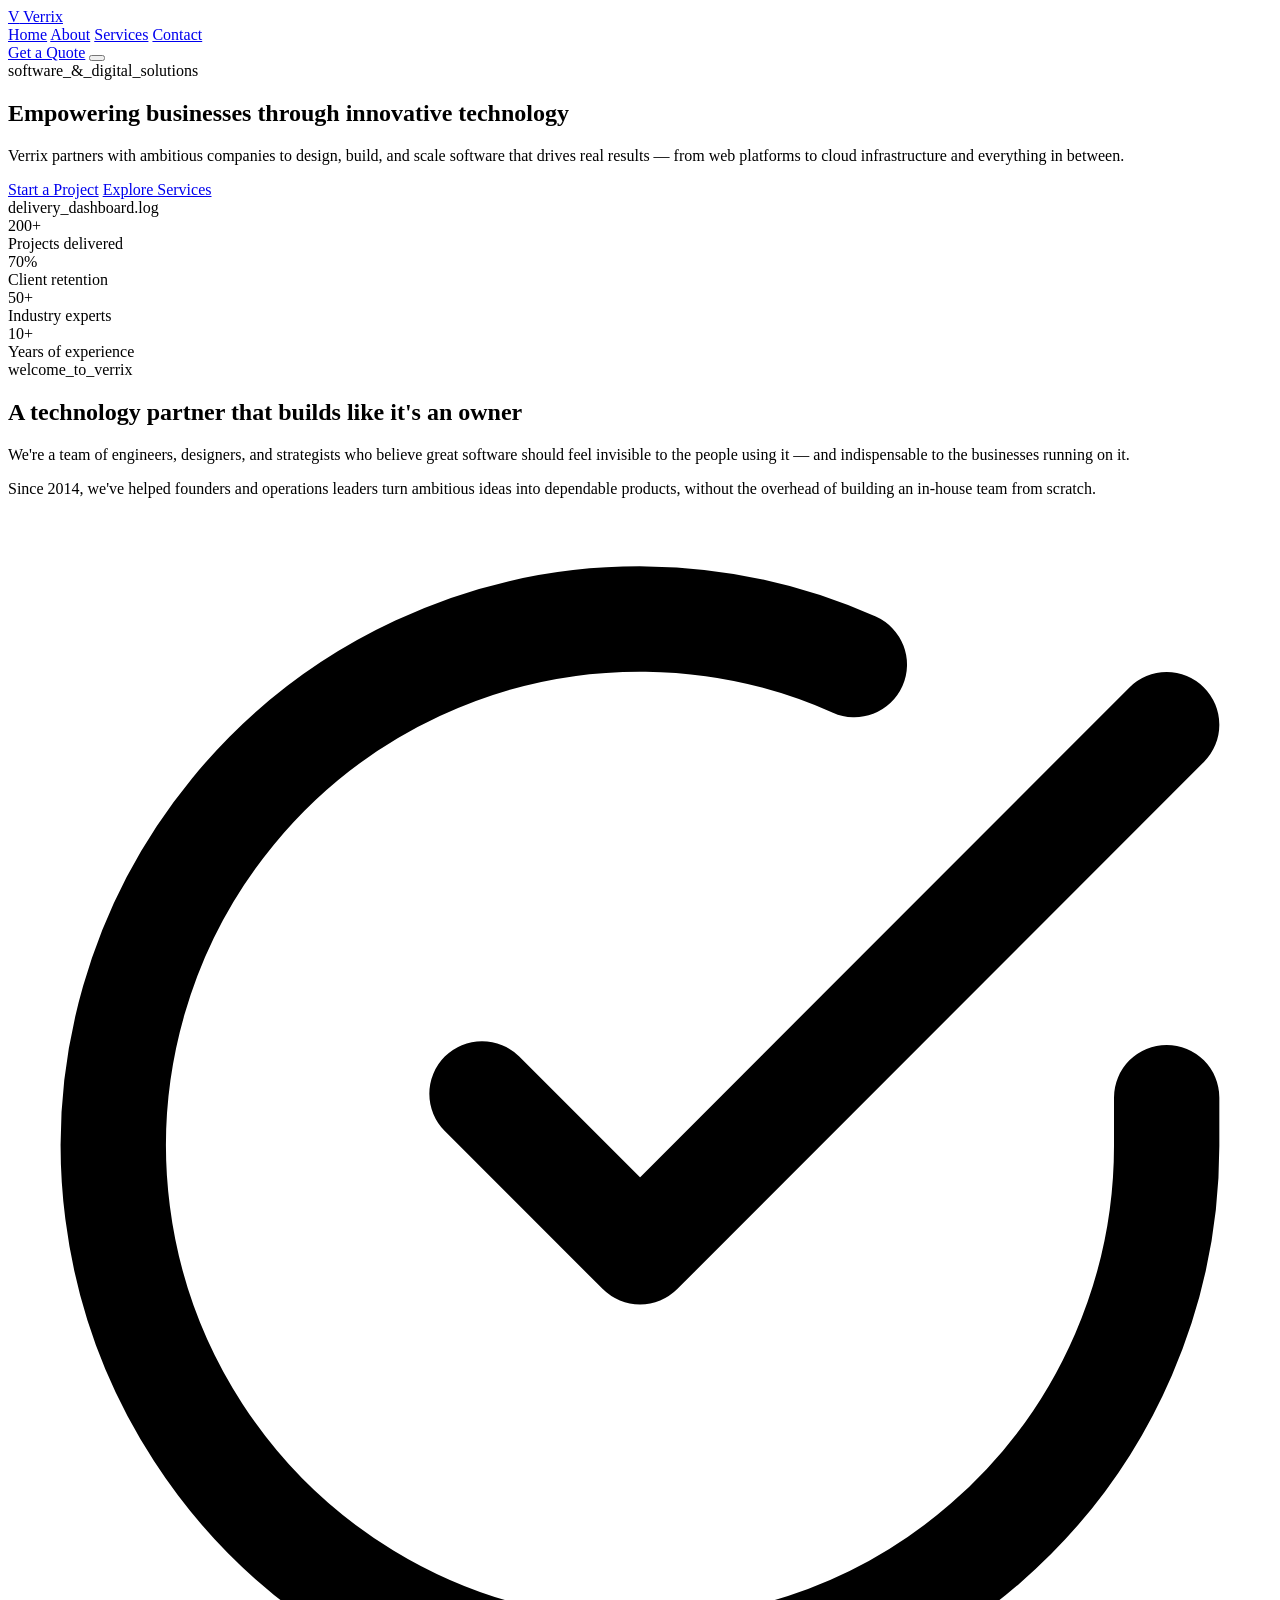
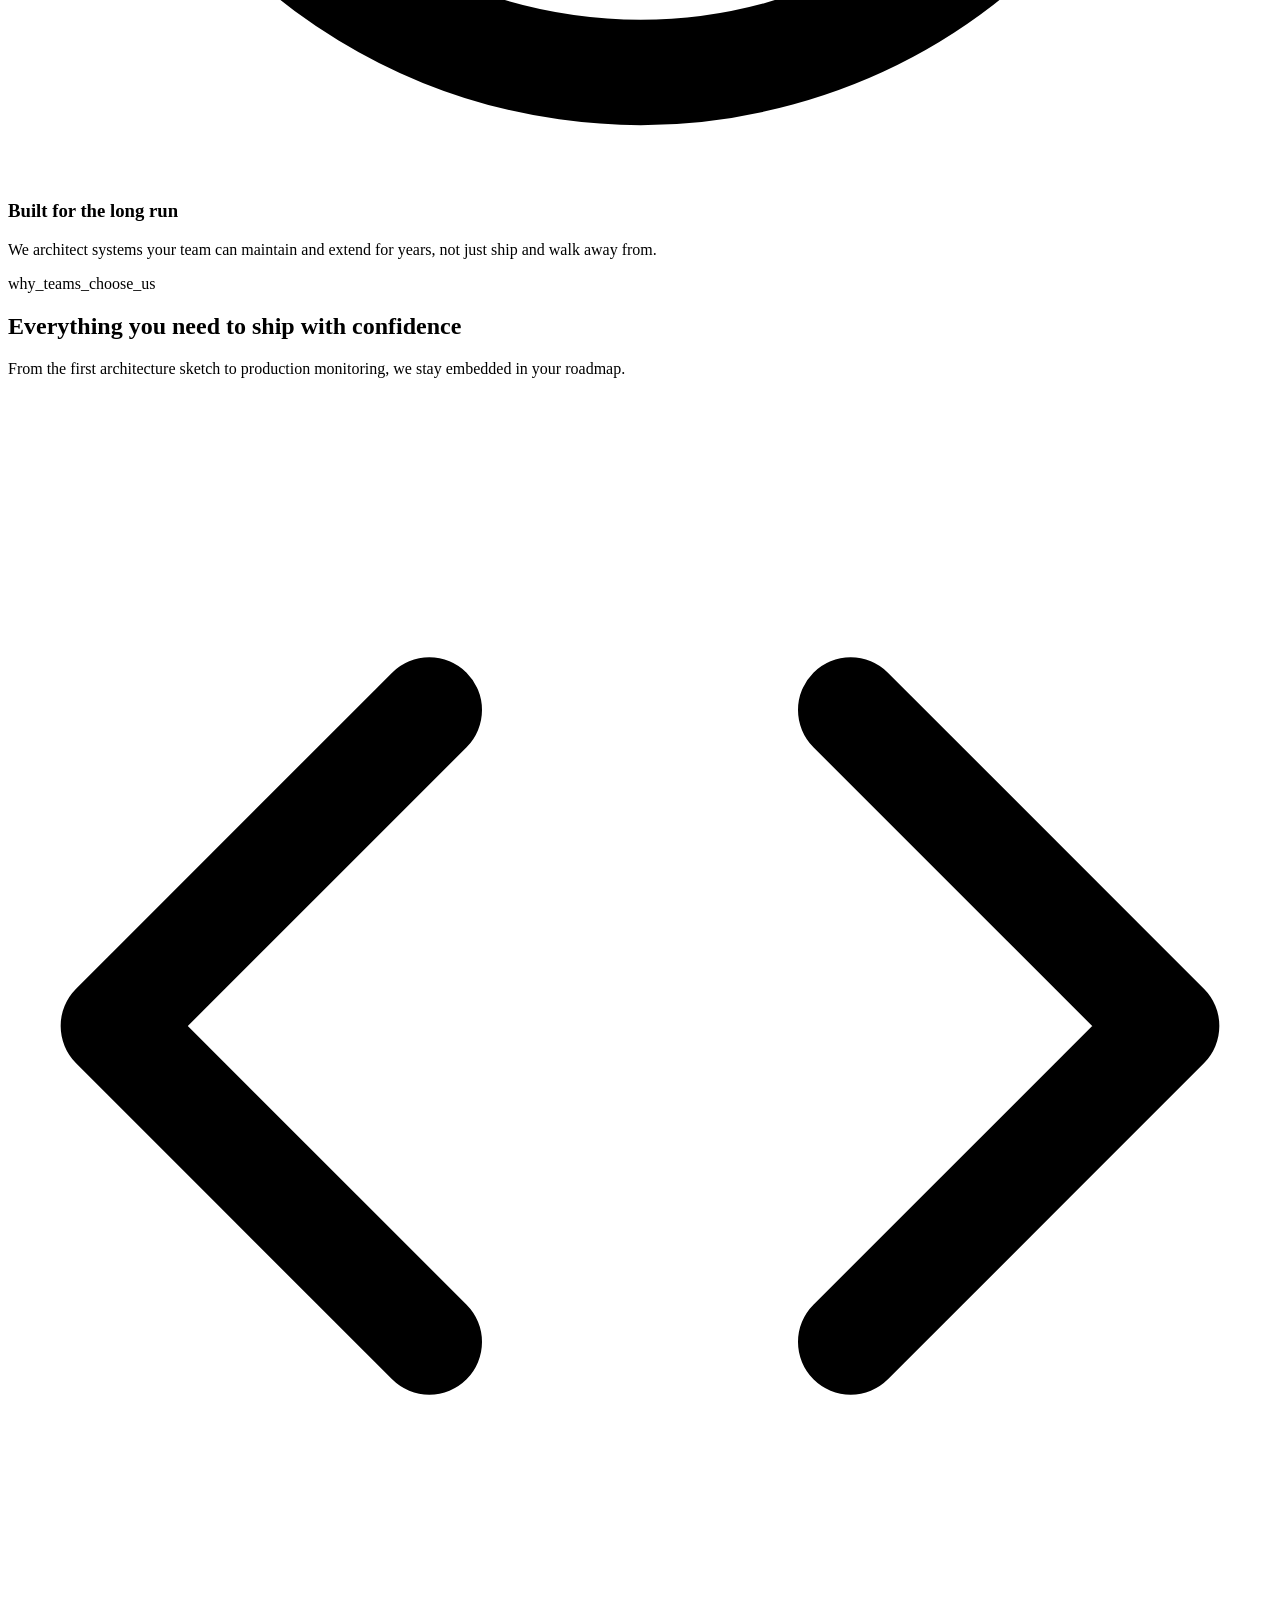
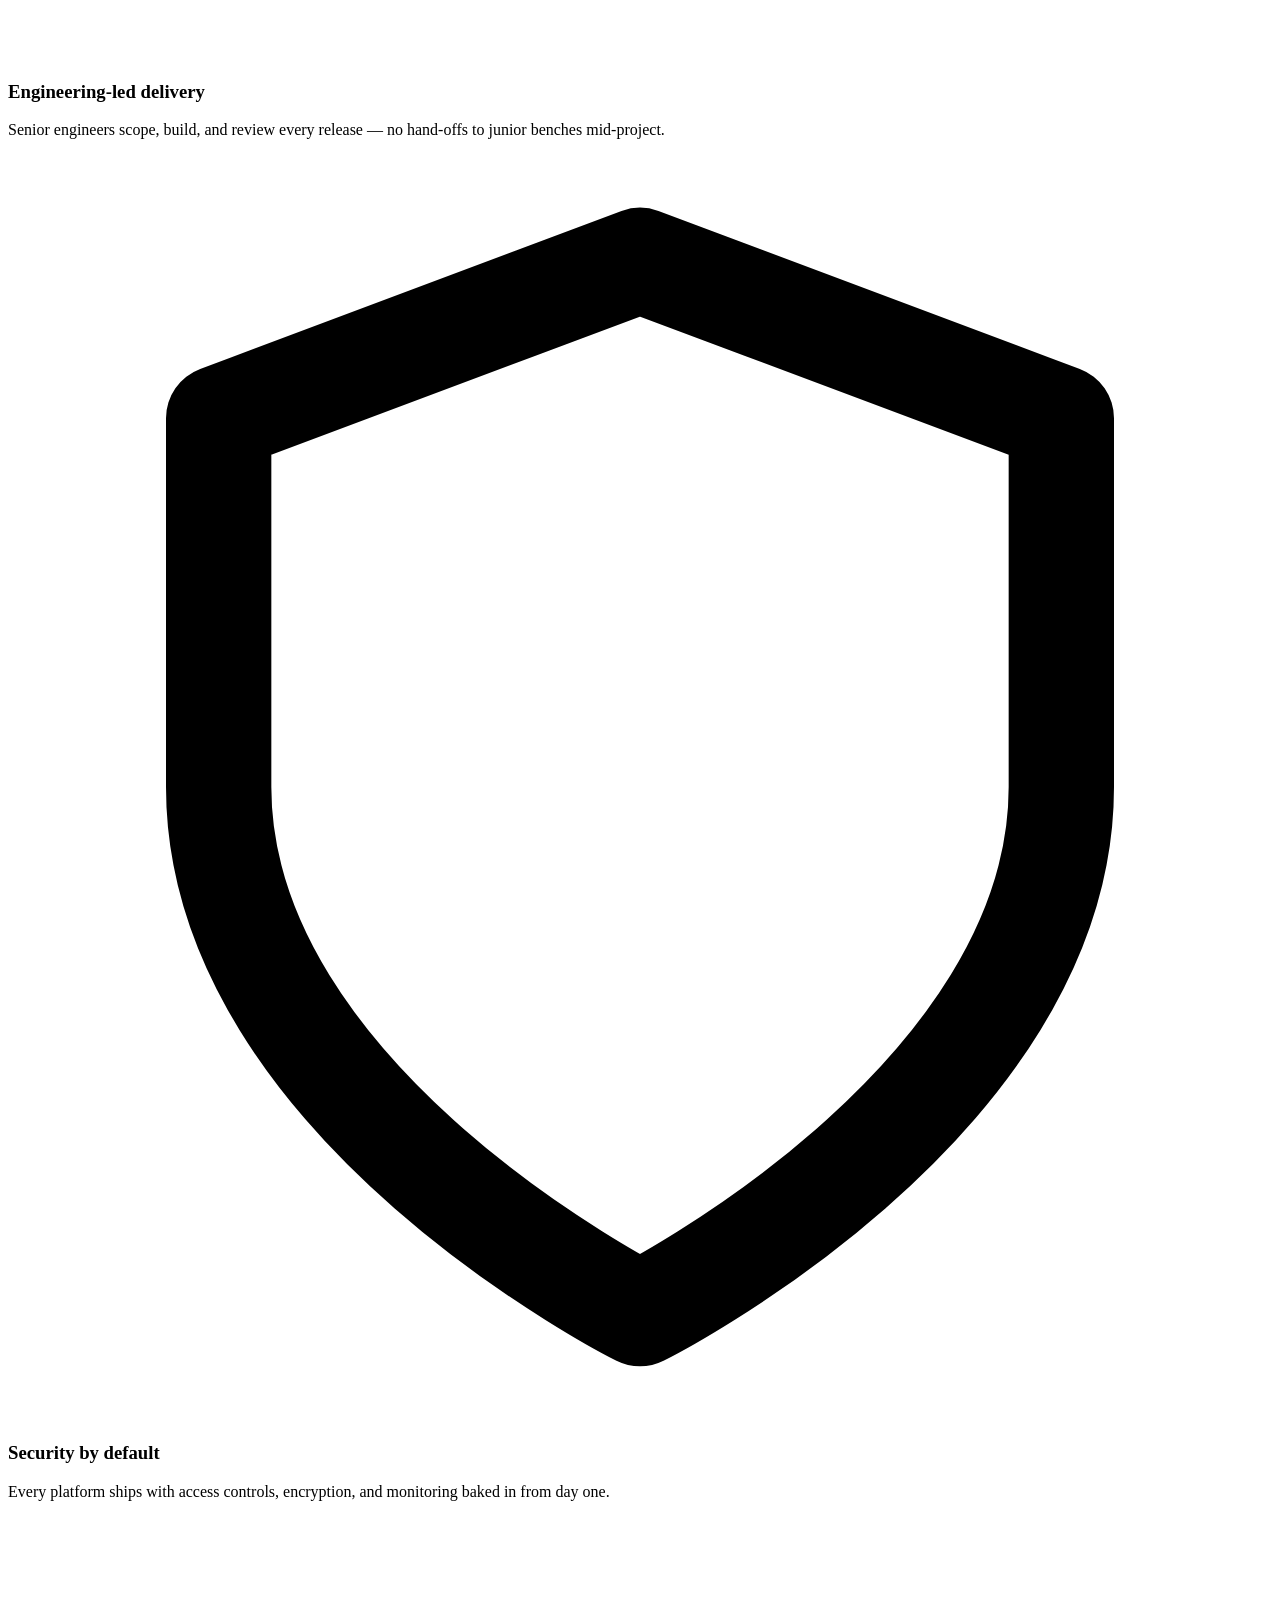
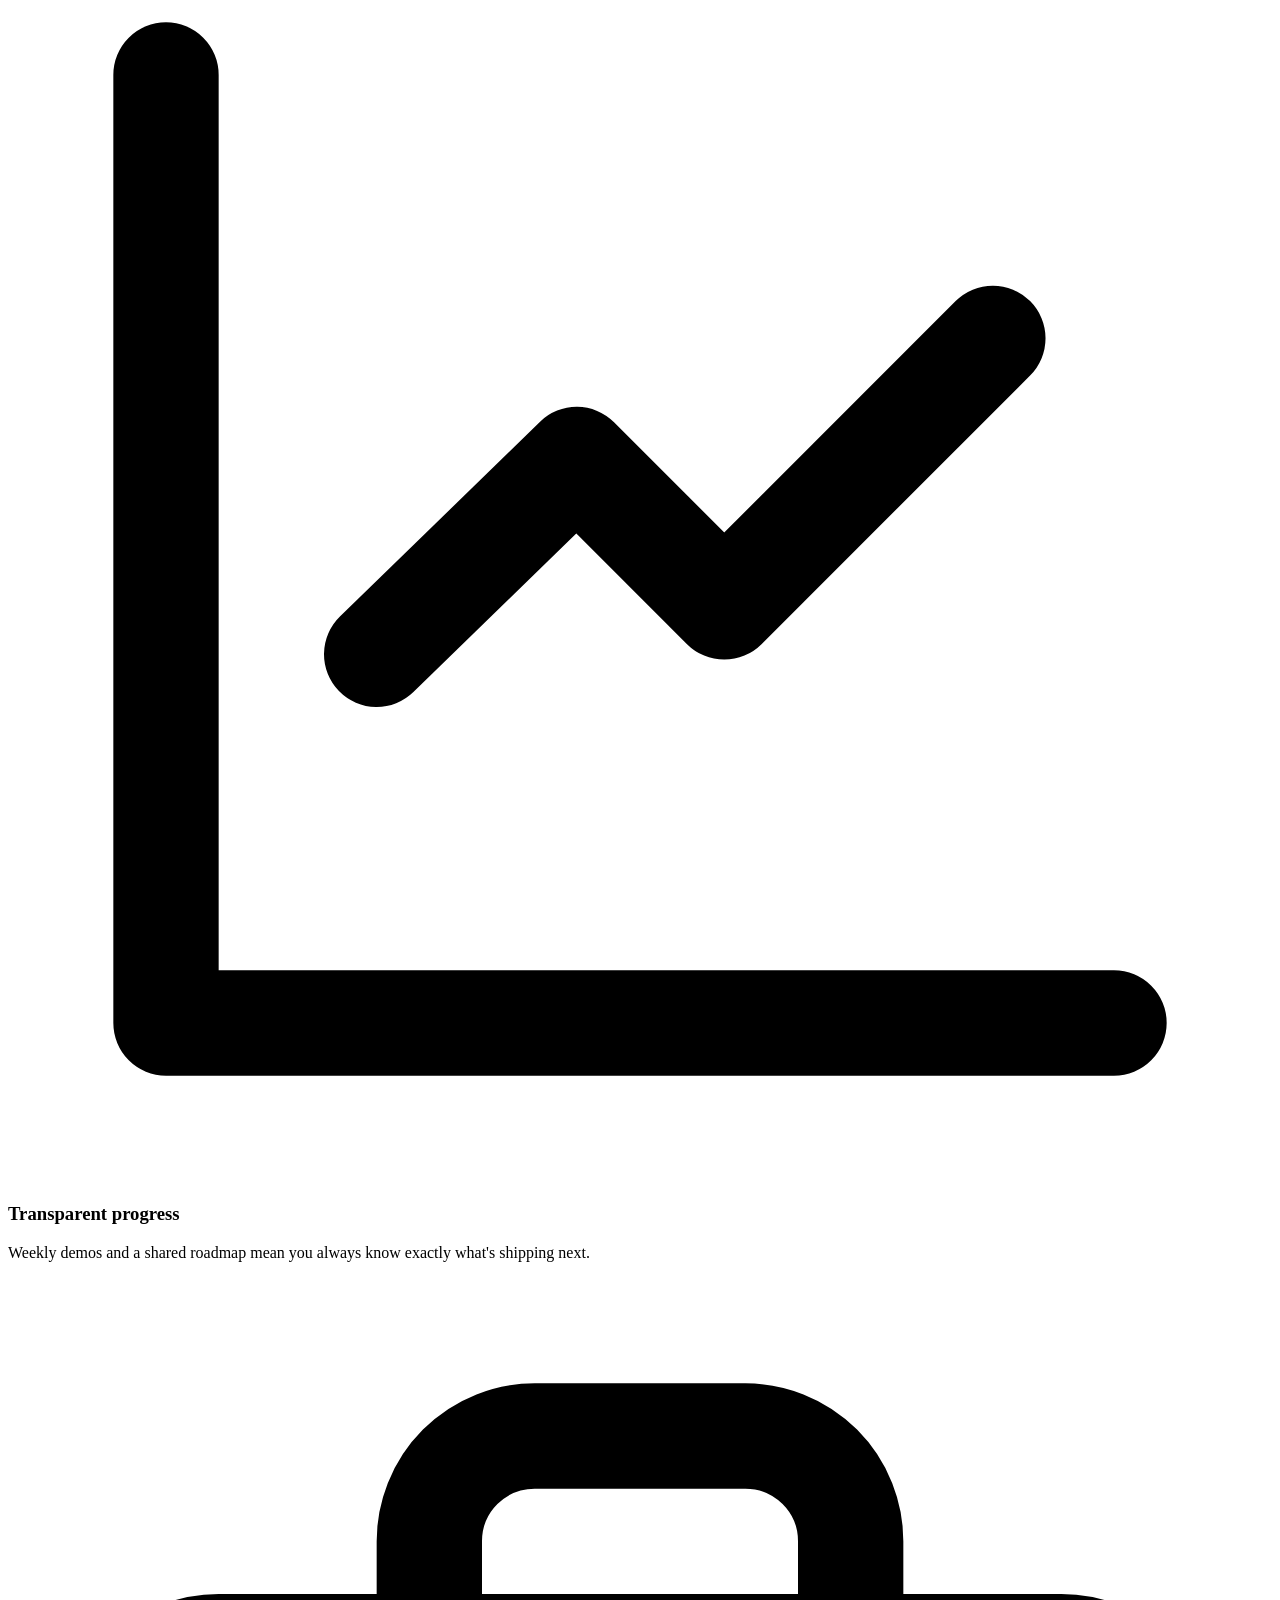
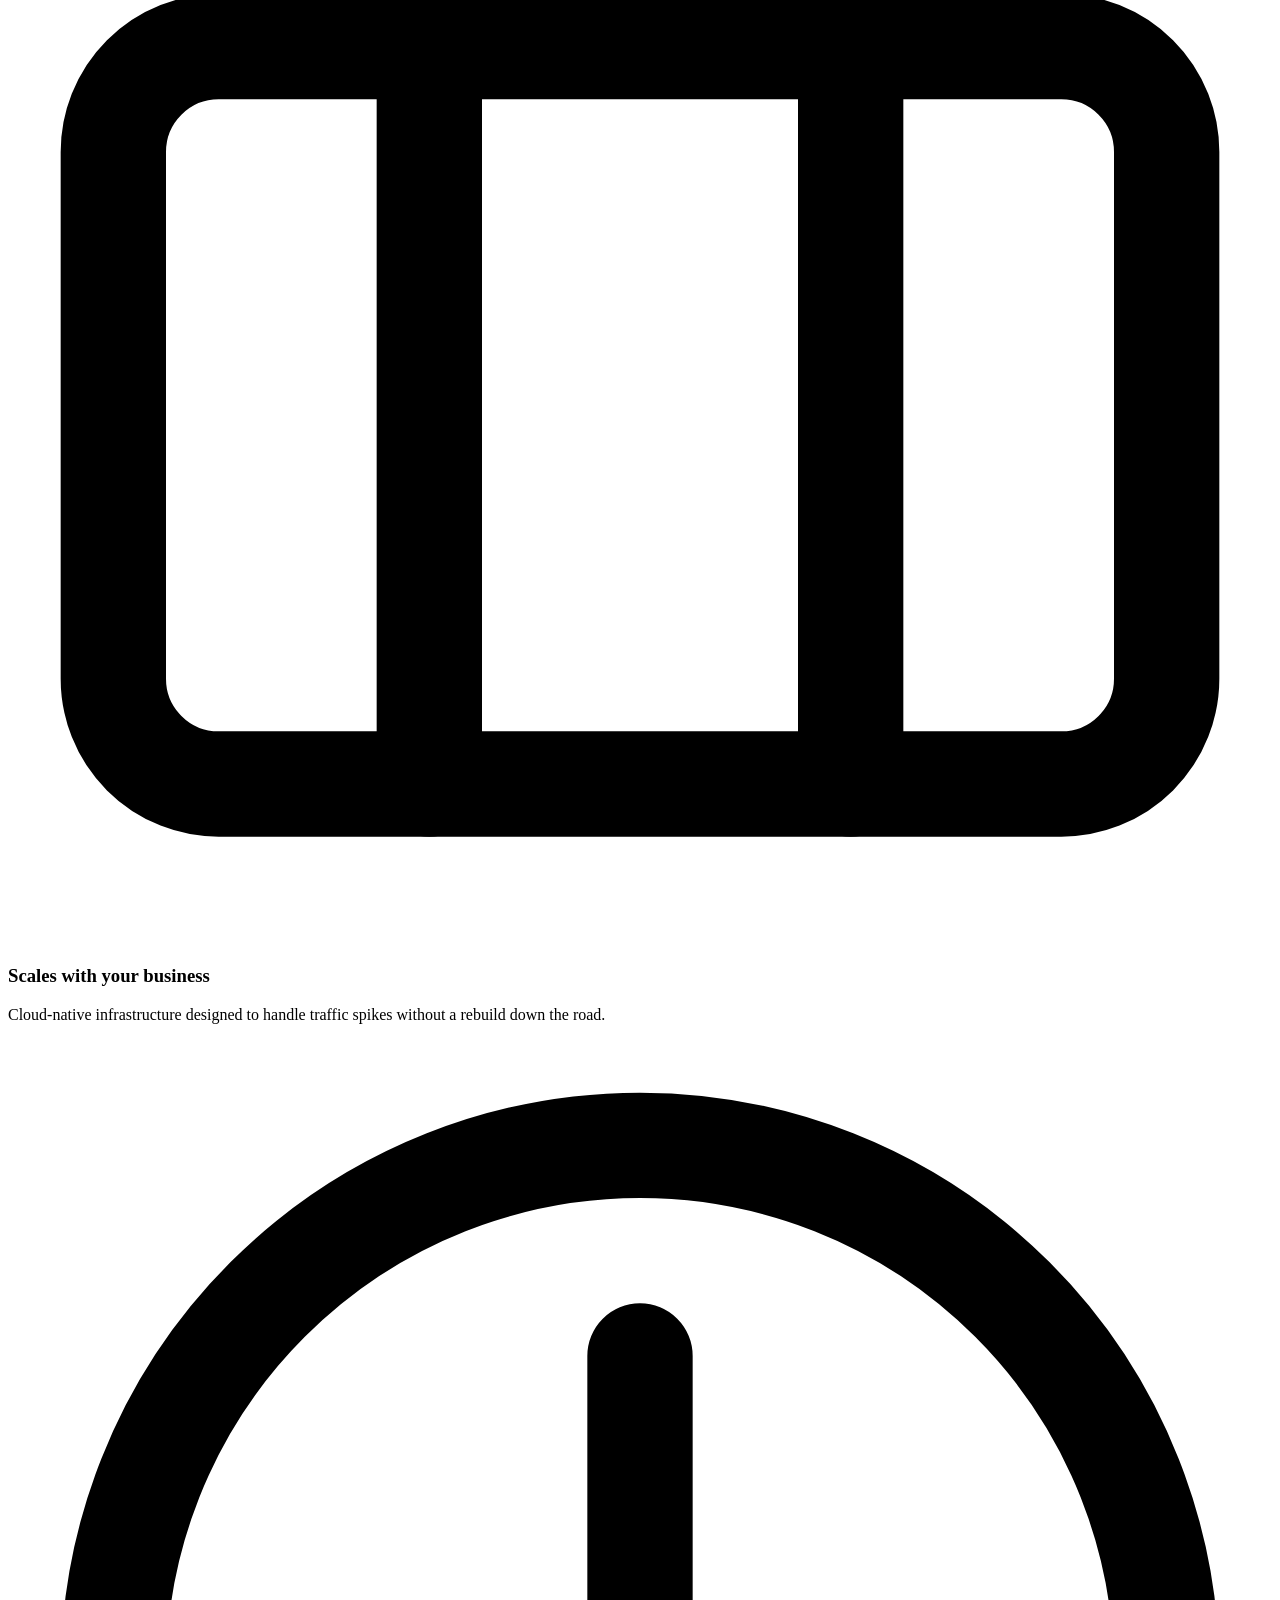
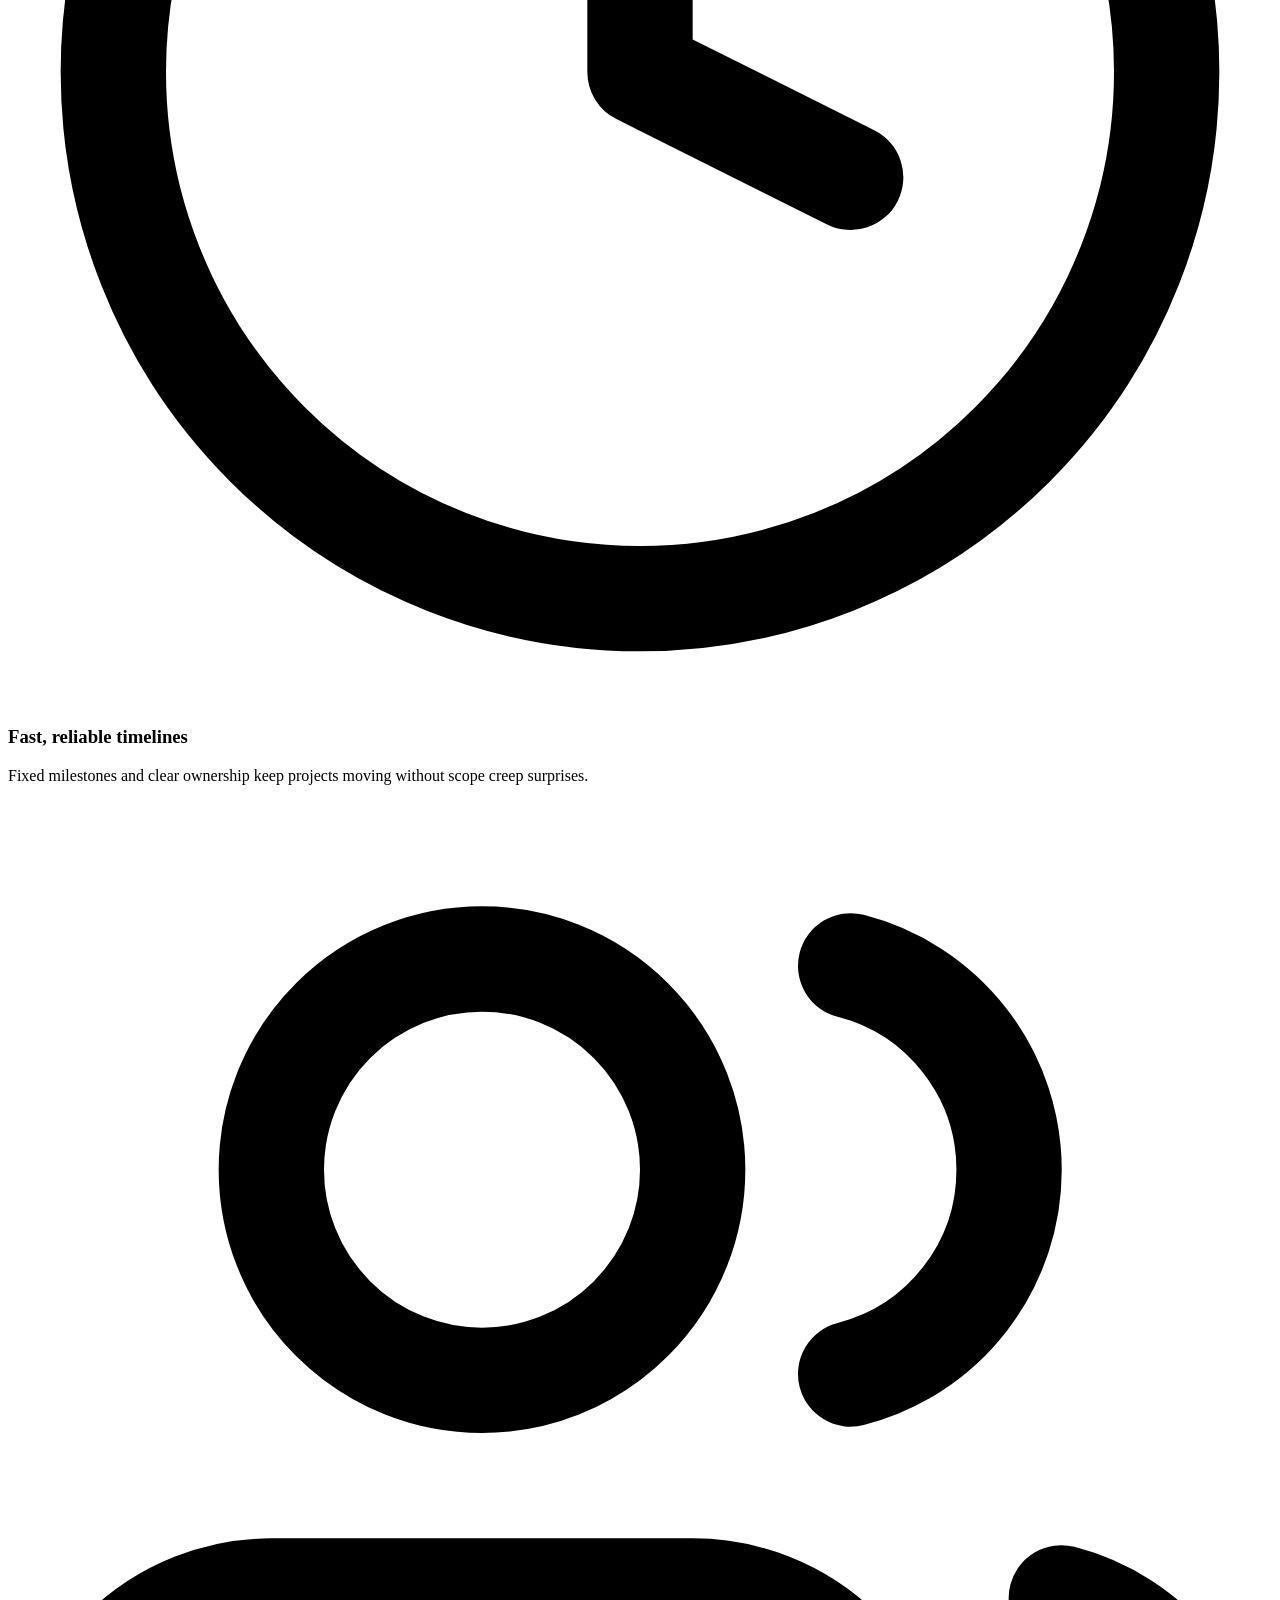
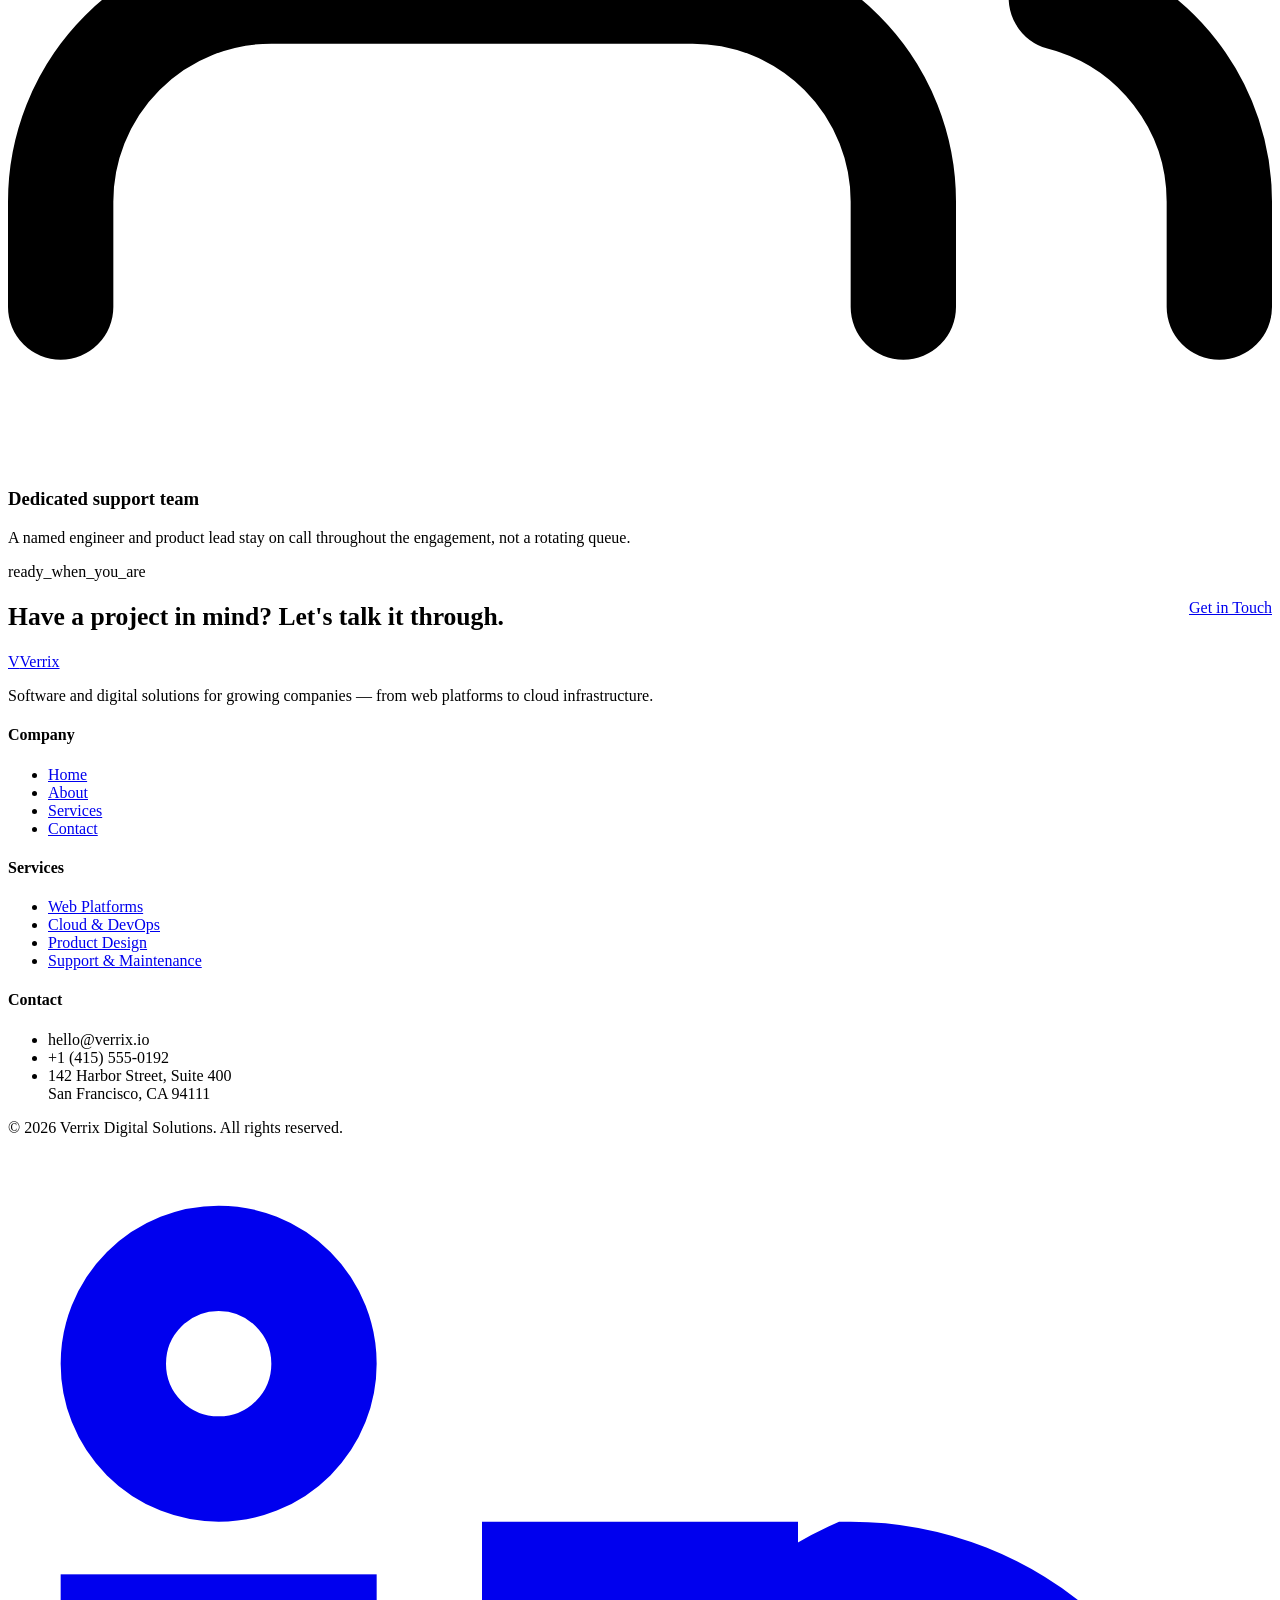
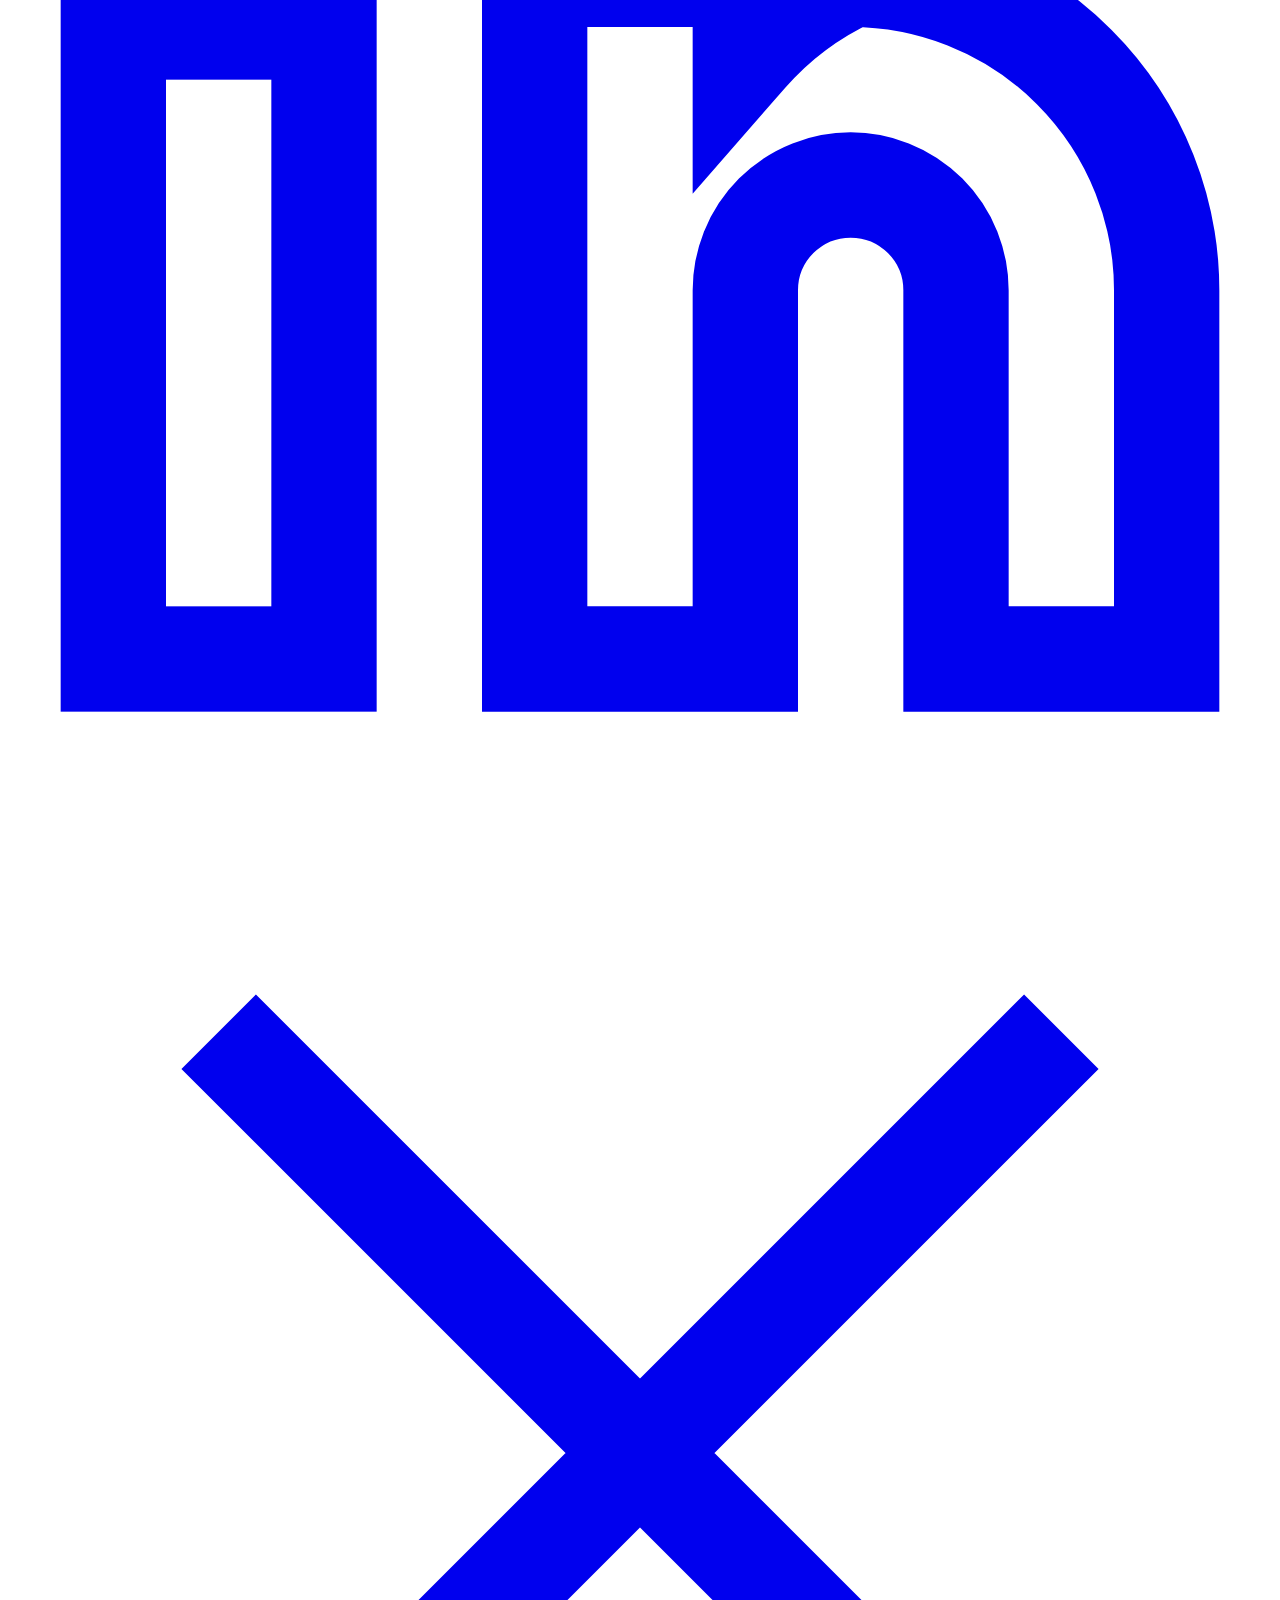
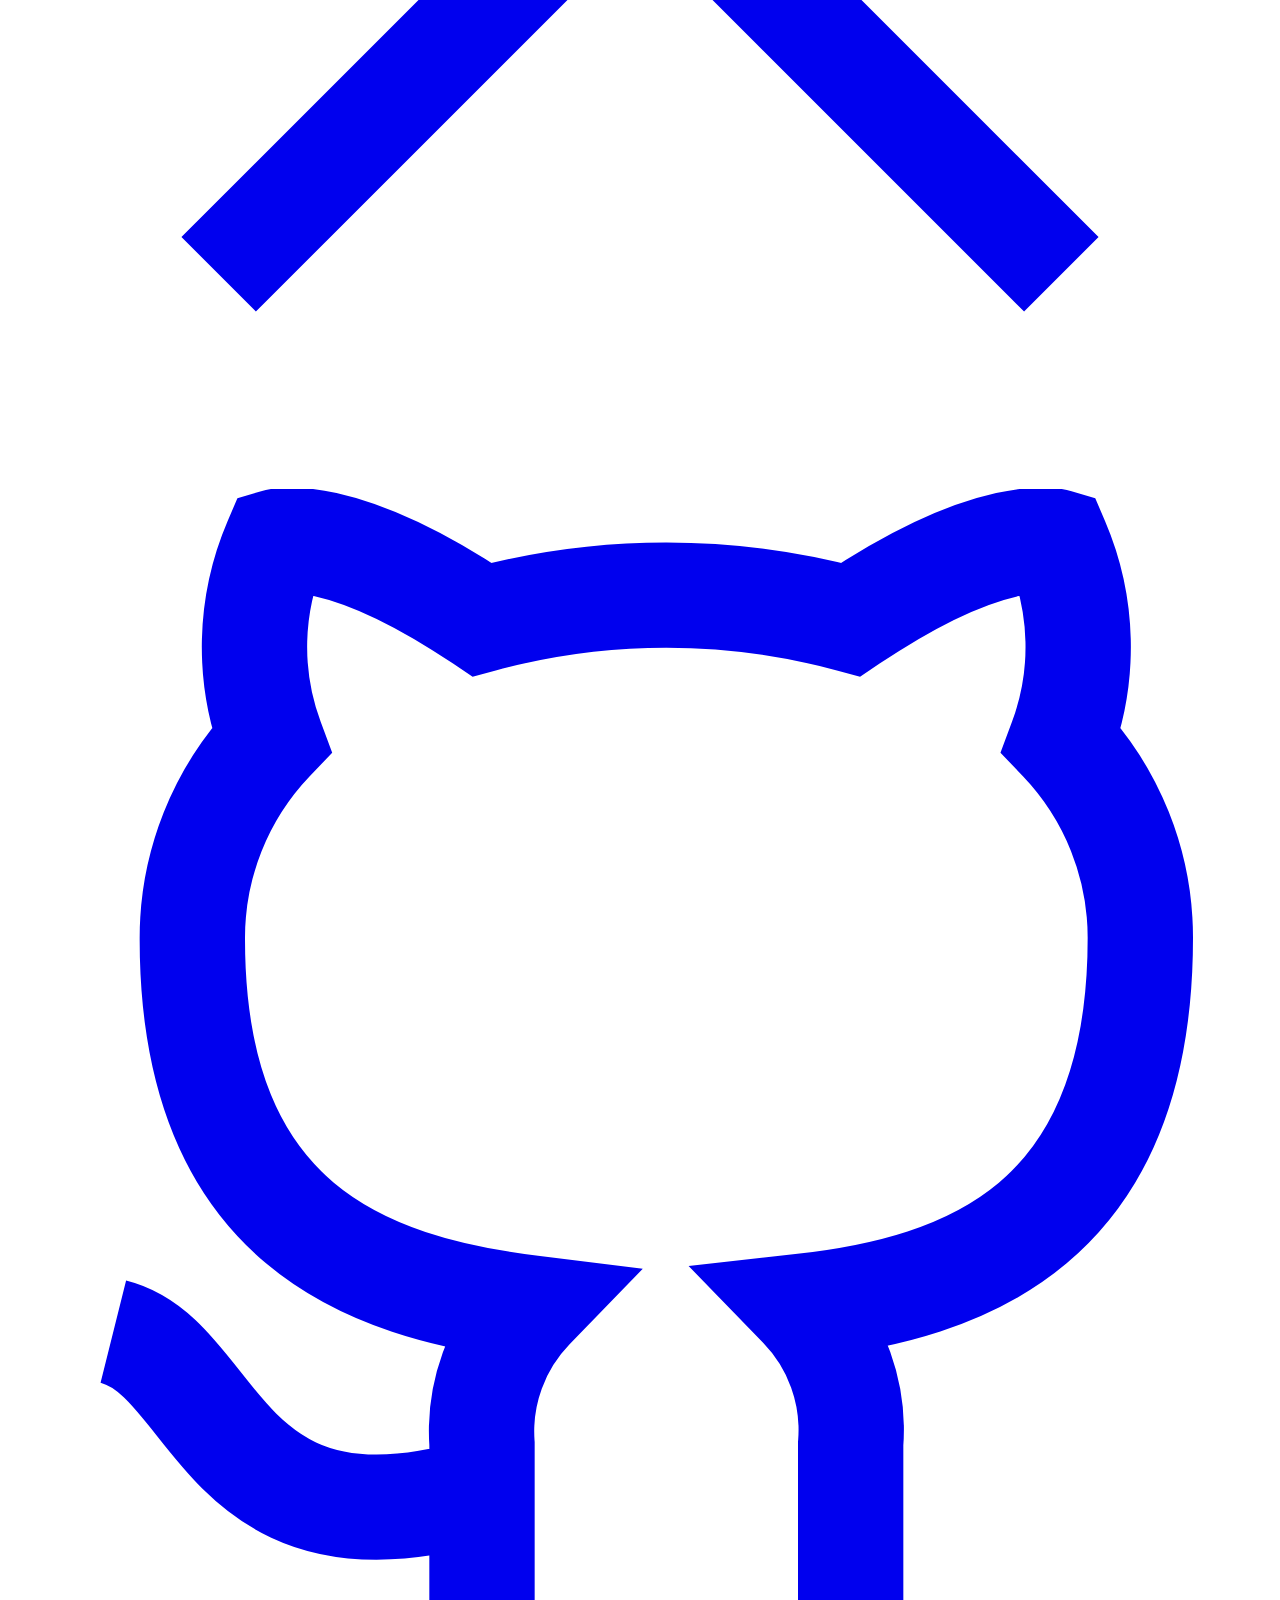
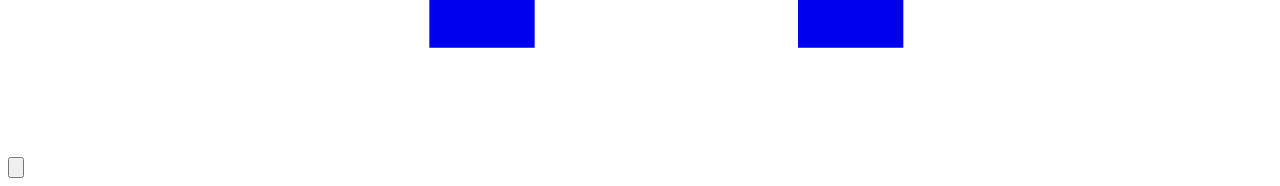
==== index.html @ 7f1b7626 "Add files via upload" ====
<!DOCTYPE html>
<html lang="en">
<head>
<meta charset="UTF-8">
<meta name="viewport" content="width=device-width, initial-scale=1.0">
<title>Verrix — Software &amp; Digital Solutions</title>
<meta name="description" content="Verrix partners with growing companies to design, build, and scale software that drives real results.">

<!-- Fonts -->
<link rel="preconnect" href="https://fonts.googleapis.com">
<link href="https://fonts.googleapis.com/css2?family=Space+Grotesk:wght@500;600;700&family=Inter:wght@400;500;600&family=IBM+Plex+Mono:wght@500;600&display=swap" rel="stylesheet">

<link rel="stylesheet" href="css/style.css">
</head>
<body>

<!-- ============ NAVIGATION ============ -->
<header class="navbar">
  <div class="container">
    <a href="index.html" class="brand">
      <span class="brand-mark">V</span>
      Verrix
    </a>

    <nav class="nav-links" id="nav-links">
      <a href="index.html">Home</a>
      <a href="about.html">About</a>
      <a href="services.html">Services</a>
      <a href="contact.html">Contact</a>
    </nav>

    <div class="nav-cta">
      <a href="contact.html" class="btn btn-outline-dark">Get a Quote</a>
      <button class="hamburger" id="hamburger" aria-label="Toggle navigation menu" aria-expanded="false">
        <span></span><span></span><span></span>
      </button>
    </div>
  </div>
</header>

<main>

  <!-- ============ HERO ============ -->
  <section class="hero">
    <div class="container">
      <div class="hero-copy">
        <span class="eyebrow">software_&amp;_digital_solutions</span>
        <h1>Empowering businesses through <span class="accent">innovative technology</span></h1>
        <p>Verrix partners with ambitious companies to design, build, and scale software that drives real results — from web platforms to cloud infrastructure and everything in between.</p>
        <div class="hero-actions">
          <a href="contact.html" class="btn btn-primary">Start a Project</a>
          <a href="services.html" class="btn btn-ghost">Explore Services</a>
        </div>
      </div>

      <div class="hero-panel">
        <div class="hero-panel-head">
          <span class="dot-row"><span class="dot"></span><span class="dot"></span><span class="dot live"></span></span>
          delivery_dashboard.log
        </div>
        <div class="stat-grid">
          <div class="stat-card">
            <div class="stat-num">200+</div>
            <div class="stat-label">Projects delivered</div>
          </div>
          <div class="stat-card">
            <div class="stat-num">70%</div>
            <div class="stat-label">Client retention</div>
          </div>
          <div class="stat-card">
            <div class="stat-num">50+</div>
            <div class="stat-label">Industry experts</div>
          </div>
          <div class="stat-card">
            <div class="stat-num">10+</div>
            <div class="stat-label">Years of experience</div>
          </div>
        </div>
      </div>
    </div>
  </section>

  <!-- ============ WELCOME SECTION ============ -->
  <section class="section">
    <div class="container">
      <div class="split">
        <div class="reveal">
          <span class="eyebrow">welcome_to_verrix</span>
          <h2>A technology partner that builds like it's an owner</h2>
          <p style="margin-bottom:16px;">We're a team of engineers, designers, and strategists who believe great software should feel invisible to the people using it — and indispensable to the businesses running on it.</p>
          <p>Since 2014, we've helped founders and operations leaders turn ambitious ideas into dependable products, without the overhead of building an in-house team from scratch.</p>
        </div>
        <div class="reveal">
          <div class="mv-card">
            <div class="card-icon">
              <svg viewBox="0 0 24 24" fill="none" stroke="currentColor" stroke-width="2" stroke-linecap="round" stroke-linejoin="round"><path d="M22 11.08V12a10 10 0 1 1-5.93-9.14"/><polyline points="22 4 12 14.01 9 11.01"/></svg>
            </div>
            <h3>Built for the long run</h3>
            <p>We architect systems your team can maintain and extend for years, not just ship and walk away from.</p>
          </div>
        </div>
      </div>
    </div>
  </section>

  <!-- ============ FEATURES ============ -->
  <section class="section bg-dim">
    <div class="container">
      <div class="section-head">
        <span class="eyebrow">why_teams_choose_us</span>
        <h2>Everything you need to ship with confidence</h2>
        <p>From the first architecture sketch to production monitoring, we stay embedded in your roadmap.</p>
      </div>

      <div class="card-grid">
        <div class="feature-card reveal">
          <div class="card-icon">
            <svg viewBox="0 0 24 24" fill="none" stroke="currentColor" stroke-width="2" stroke-linecap="round" stroke-linejoin="round"><polyline points="16 18 22 12 16 6"/><polyline points="8 6 2 12 8 18"/></svg>
          </div>
          <h3>Engineering-led delivery</h3>
          <p>Senior engineers scope, build, and review every release — no hand-offs to junior benches mid-project.</p>
        </div>

        <div class="feature-card reveal">
          <div class="card-icon">
            <svg viewBox="0 0 24 24" fill="none" stroke="currentColor" stroke-width="2" stroke-linecap="round" stroke-linejoin="round"><path d="M12 22s8-4 8-10V5l-8-3-8 3v7c0 6 8 10 8 10z"/></svg>
          </div>
          <h3>Security by default</h3>
          <p>Every platform ships with access controls, encryption, and monitoring baked in from day one.</p>
        </div>

        <div class="feature-card reveal">
          <div class="card-icon">
            <svg viewBox="0 0 24 24" fill="none" stroke="currentColor" stroke-width="2" stroke-linecap="round" stroke-linejoin="round"><path d="M3 3v18h18"/><path d="M18.7 8l-5.1 5.1-2.8-2.8L7 14"/></svg>
          </div>
          <h3>Transparent progress</h3>
          <p>Weekly demos and a shared roadmap mean you always know exactly what's shipping next.</p>
        </div>

        <div class="feature-card reveal">
          <div class="card-icon">
            <svg viewBox="0 0 24 24" fill="none" stroke="currentColor" stroke-width="2" stroke-linecap="round" stroke-linejoin="round"><rect x="2" y="7" width="20" height="14" rx="2"/><path d="M16 21V5a2 2 0 0 0-2-2h-4a2 2 0 0 0-2 2v16"/></svg>
          </div>
          <h3>Scales with your business</h3>
          <p>Cloud-native infrastructure designed to handle traffic spikes without a rebuild down the road.</p>
        </div>

        <div class="feature-card reveal">
          <div class="card-icon">
            <svg viewBox="0 0 24 24" fill="none" stroke="currentColor" stroke-width="2" stroke-linecap="round" stroke-linejoin="round"><circle cx="12" cy="12" r="10"/><polyline points="12 6 12 12 16 14"/></svg>
          </div>
          <h3>Fast, reliable timelines</h3>
          <p>Fixed milestones and clear ownership keep projects moving without scope creep surprises.</p>
        </div>

        <div class="feature-card reveal">
          <div class="card-icon">
            <svg viewBox="0 0 24 24" fill="none" stroke="currentColor" stroke-width="2" stroke-linecap="round" stroke-linejoin="round"><path d="M17 21v-2a4 4 0 0 0-4-4H5a4 4 0 0 0-4 4v2"/><circle cx="9" cy="7" r="4"/><path d="M23 21v-2a4 4 0 0 0-3-3.87"/><path d="M16 3.13a4 4 0 0 1 0 7.75"/></svg>
          </div>
          <h3>Dedicated support team</h3>
          <p>A named engineer and product lead stay on call throughout the engagement, not a rotating queue.</p>
        </div>
      </div>
    </div>
  </section>

  <!-- ============ CTA STRIP ============ -->
  <section class="section-tight bg-ink">
    <div class="container" style="display:flex; align-items:center; justify-content:space-between; flex-wrap:wrap; gap:24px;">
      <div>
        <span class="eyebrow">ready_when_you_are</span>
        <h2 style="font-size:1.6rem;">Have a project in mind? Let's talk it through.</h2>
      </div>
      <a href="contact.html" class="btn btn-primary">Get in Touch</a>
    </div>
  </section>

</main>

<!-- ============ FOOTER ============ -->
<footer class="site-footer">
  <div class="container">
    <div class="footer-grid">
      <div class="footer-brand">
        <a href="index.html" class="brand"><span class="brand-mark">V</span>Verrix</a>
        <p>Software and digital solutions for growing companies — from web platforms to cloud infrastructure.</p>
      </div>

      <div class="footer-col">
        <h4>Company</h4>
        <ul>
          <li><a href="index.html">Home</a></li>
          <li><a href="about.html">About</a></li>
          <li><a href="services.html">Services</a></li>
          <li><a href="contact.html">Contact</a></li>
        </ul>
      </div>

      <div class="footer-col">
        <h4>Services</h4>
        <ul>
          <li><a href="services.html">Web Platforms</a></li>
          <li><a href="services.html">Cloud &amp; DevOps</a></li>
          <li><a href="services.html">Product Design</a></li>
          <li><a href="services.html">Support &amp; Maintenance</a></li>
        </ul>
      </div>

      <div class="footer-col">
        <h4>Contact</h4>
        <ul>
          <li>hello@verrix.io</li>
          <li>+1 (415) 555-0192</li>
          <li>142 Harbor Street, Suite 400<br>San Francisco, CA 94111</li>
        </ul>
      </div>
    </div>

    <div class="footer-bottom">
      <p>&copy; 2026 Verrix Digital Solutions. All rights reserved.</p>
      <div class="footer-social">
        <a href="#" aria-label="LinkedIn"><svg viewBox="0 0 24 24" fill="none" stroke="currentColor" stroke-width="2"><path d="M16 8a6 6 0 0 1 6 6v7h-4v-7a2 2 0 0 0-4 0v7h-4V8h4v1.5A6 6 0 0 1 16 8z"/><rect x="2" y="9" width="4" height="12"/><circle cx="4" cy="4" r="2"/></svg></a>
        <a href="#" aria-label="Twitter/X"><svg viewBox="0 0 24 24" fill="none" stroke="currentColor" stroke-width="2"><path d="M4 4l16 16M20 4L4 20"/></svg></a>
        <a href="#" aria-label="GitHub"><svg viewBox="0 0 24 24" fill="none" stroke="currentColor" stroke-width="2"><path d="M9 19c-5 1.5-5-2.5-7-3m14 6v-3.87a3.37 3.37 0 0 0-.94-2.61c3.14-.35 6.44-1.54 6.44-7A5.44 5.44 0 0 0 20 4.77 5.07 5.07 0 0 0 19.91 1S18.73.65 16 2.48a13.38 13.38 0 0 0-7 0C6.27.65 5.09 1 5.09 1A5.07 5.07 0 0 0 5 4.77a5.44 5.44 0 0 0-1.5 3.78c0 5.42 3.3 6.61 6.44 7A3.37 3.37 0 0 0 9 18.13V22"/></svg></a>
      </div>
    </div>
  </div>
</footer>

<button class="scroll-top" aria-label="Scroll to top">
  <svg viewBox="0 0 24 24" fill="none" stroke="currentColor" stroke-width="2" stroke-linecap="round" stroke-linejoin="round"><line x1="12" y1="19" x2="12" y2="5"/><polyline points="5 12 12 5 19 12"/></svg>
</button>

<script src="js/script.js"></script>
</body>
</html>
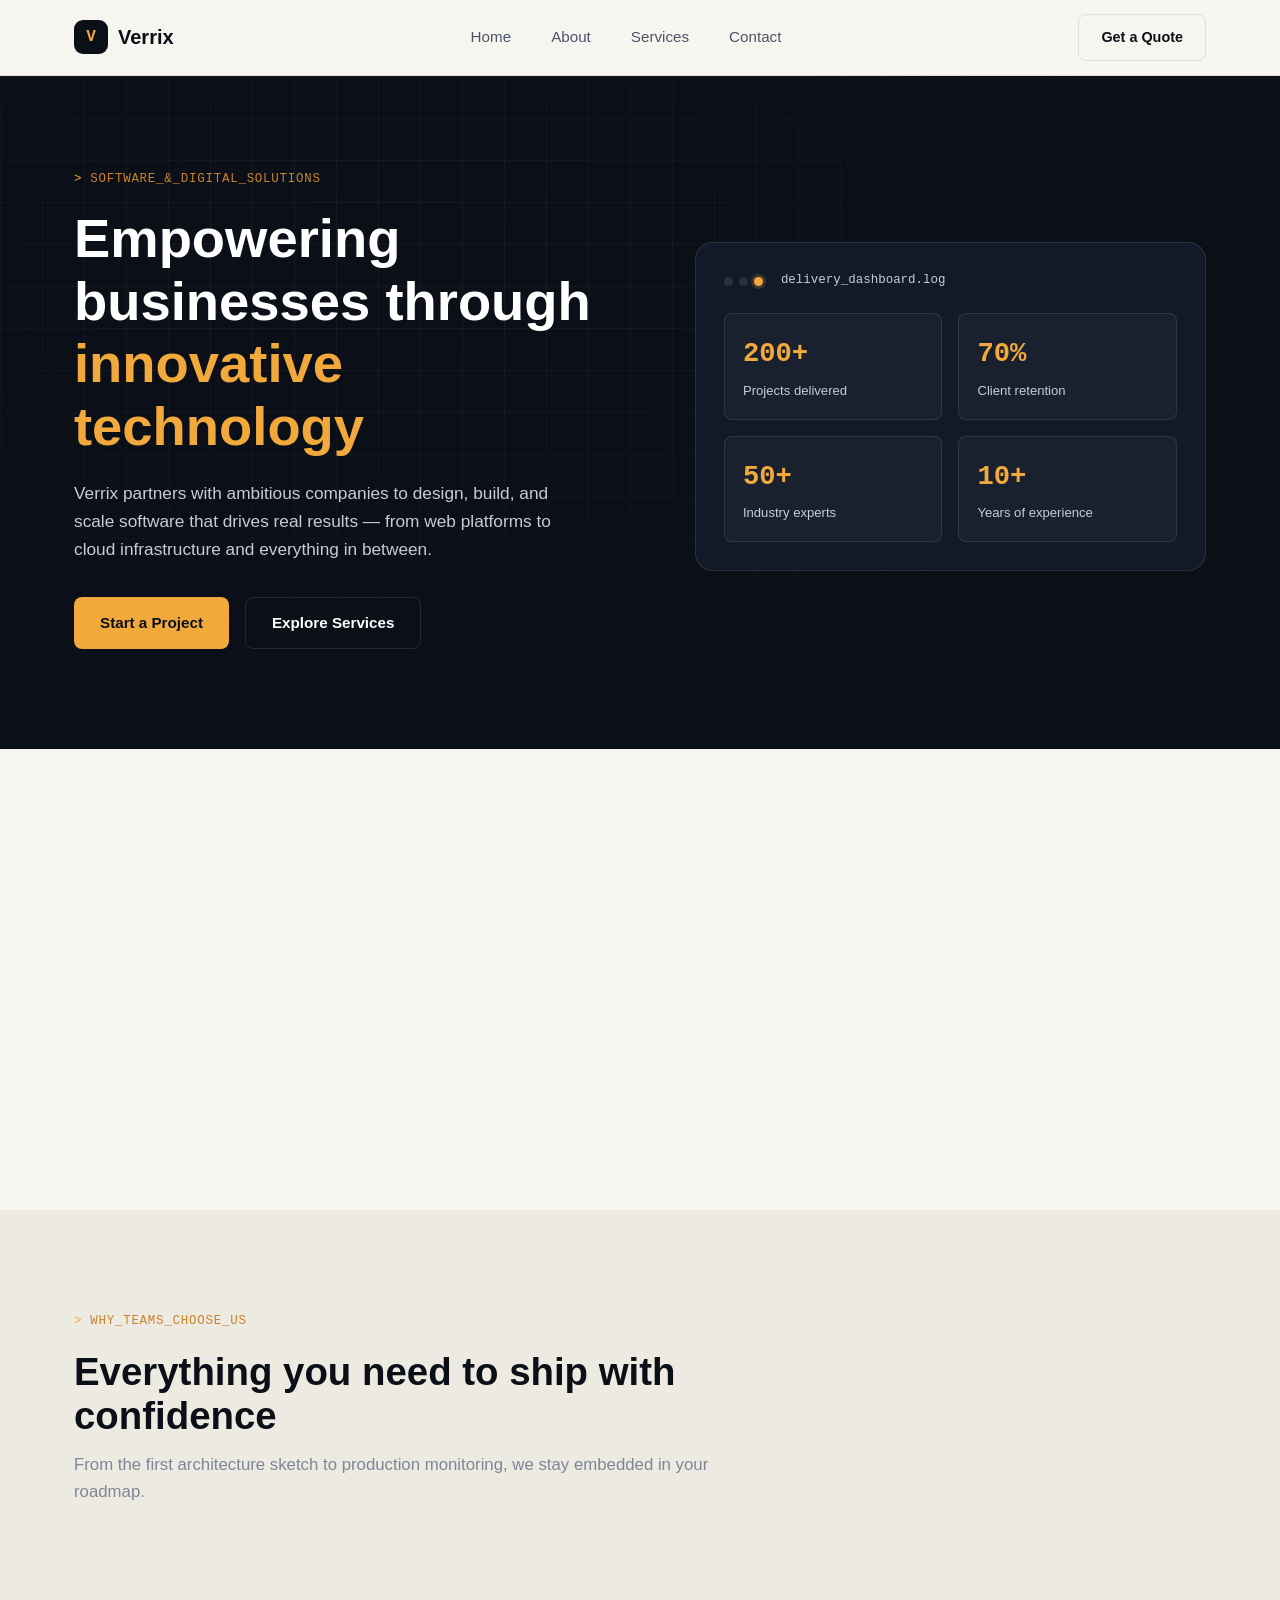
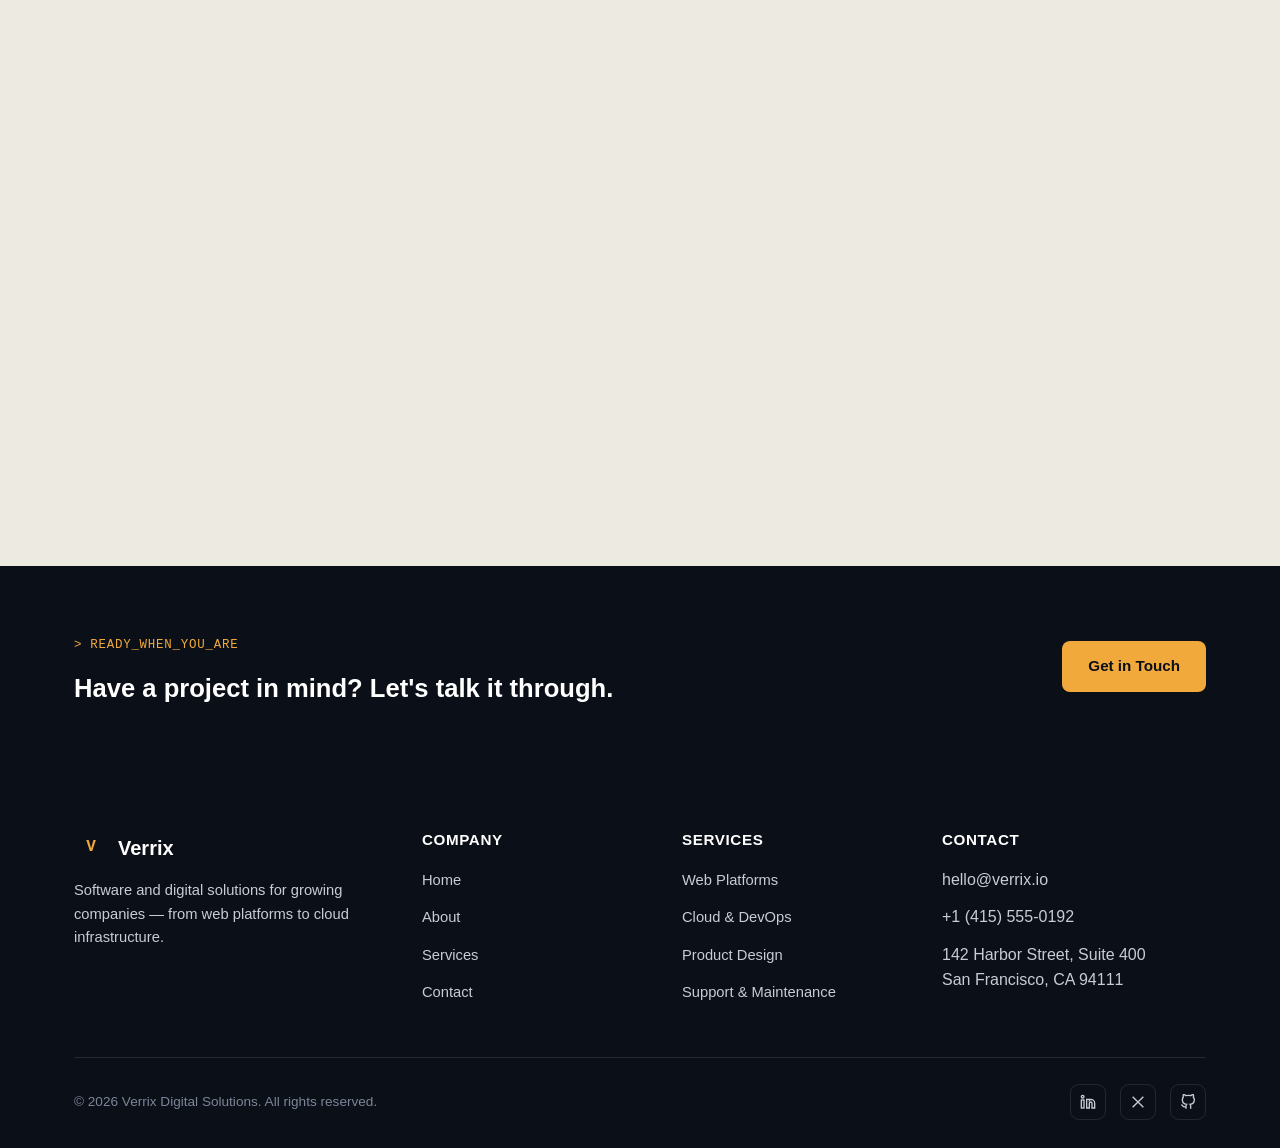
==== commit b5515732: "Fix stylesheet link in index.html" ====
--- a/index.html
+++ b/index.html
@@ -10,7 +10,7 @@
 <link rel="preconnect" href="https://fonts.googleapis.com">
 <link href="https://fonts.googleapis.com/css2?family=Space+Grotesk:wght@500;600;700&family=Inter:wght@400;500;600&family=IBM+Plex+Mono:wght@500;600&display=swap" rel="stylesheet">
 
-<link rel="stylesheet" href="css/style.css">
+<link rel="stylesheet" href="style.css">
 </head>
 <body>
 
--- a/style.css
+++ b/style.css
@@ -0,0 +1,768 @@
+/* =========================================================
+   VERRIX — Software & Digital Solutions
+   Stylesheet
+   Structure:
+   1. Design tokens
+   2. Reset & base
+   3. Layout utilities
+   4. Buttons
+   5. Navigation
+   6. Hero
+   7. Sections shared (eyebrow, section head)
+   8. Feature / Service cards
+   9. About page
+   10. Contact page
+   11. Footer
+   12. Scroll-to-top
+   13. Animations
+   14. Media queries
+   ========================================================= */
+
+/* ---------- 1. Design tokens ---------- */
+:root{
+  /* Core palette */
+  --ink: #0B0F17;          /* near-black navy, primary dark surface */
+  --ink-soft: #121a29;      /* slightly lighter dark surface */
+  --paper: #F7F5F0;         /* warm off-white, primary light surface */
+  --paper-dim: #EDEAE1;     /* secondary light surface */
+  --amber: #F2A93B;         /* signature accent */
+  --amber-dim: #C9832A;     /* accent, hover/darker */
+  --teal: #17494F;          /* deep teal, secondary accent for depth */
+  --teal-light: #2B6B72;
+  --slate: #4A5568;         /* body text on light */
+  --slate-light: #7C8698;   /* secondary text on light */
+  --mist: #C7CCD6;          /* body text on dark */
+  --white: #FFFFFF;
+  --line: rgba(255,255,255,0.10);
+  --line-dark: rgba(11,15,23,0.10);
+
+  /* Type */
+  --font-display: 'Space Grotesk', 'Segoe UI', sans-serif;
+  --font-body: 'Inter', 'Segoe UI', sans-serif;
+  --font-mono: 'IBM Plex Mono', 'Courier New', monospace;
+
+  /* Layout */
+  --container: 1180px;
+  --radius: 14px;
+  --radius-sm: 8px;
+  --nav-height: 76px;
+}
+
+/* ---------- 2. Reset & base ---------- */
+*, *::before, *::after{ box-sizing: border-box; margin: 0; padding: 0; }
+
+html{
+  scroll-behavior: smooth;
+  scroll-padding-top: calc(var(--nav-height) + 12px);
+}
+
+body{
+  font-family: var(--font-body);
+  color: var(--slate);
+  background: var(--paper);
+  line-height: 1.6;
+  -webkit-font-smoothing: antialiased;
+  overflow-x: hidden;
+}
+
+img{ max-width: 100%; display: block; }
+
+a{ color: inherit; text-decoration: none; }
+
+ul{ list-style: none; }
+
+h1, h2, h3, h4{
+  font-family: var(--font-display);
+  color: var(--ink);
+  line-height: 1.15;
+  font-weight: 600;
+}
+
+button{ font-family: inherit; cursor: pointer; border: none; background: none; }
+
+input, textarea{ font-family: inherit; font-size: 1rem; }
+
+:focus-visible{
+  outline: 2px solid var(--amber);
+  outline-offset: 3px;
+}
+
+/* Respect reduced motion preference */
+@media (prefers-reduced-motion: reduce){
+  *{ animation-duration: 0.001ms !important; animation-iteration-count: 1 !important; transition-duration: 0.001ms !important; scroll-behavior: auto !important; }
+}
+
+/* ---------- 3. Layout utilities ---------- */
+.container{
+  width: 100%;
+  max-width: var(--container);
+  margin: 0 auto;
+  padding: 0 24px;
+}
+
+.section{
+  padding: 96px 0;
+}
+
+.section-tight{
+  padding: 64px 0;
+}
+
+.bg-ink{ background: var(--ink); color: var(--mist); }
+.bg-ink h1, .bg-ink h2, .bg-ink h3, .bg-ink h4{ color: var(--white); }
+.bg-dim{ background: var(--paper-dim); }
+
+.eyebrow{
+  display: inline-flex;
+  align-items: center;
+  gap: 8px;
+  font-family: var(--font-mono);
+  font-size: 0.78rem;
+  letter-spacing: 0.06em;
+  color: var(--amber-dim);
+  text-transform: uppercase;
+  margin-bottom: 18px;
+}
+.bg-ink .eyebrow{ color: var(--amber); }
+
+.eyebrow::before{ content: '>'; color: var(--amber); }
+
+.section-head{
+  max-width: 640px;
+  margin-bottom: 48px;
+}
+
+.section-head h2{
+  font-size: clamp(1.7rem, 3vw, 2.4rem);
+  margin-bottom: 14px;
+}
+
+.section-head p{
+  font-size: 1.05rem;
+  color: var(--slate-light);
+}
+
+.bg-ink .section-head p{ color: var(--mist); }
+
+/* ---------- 4. Buttons ---------- */
+.btn{
+  display: inline-flex;
+  align-items: center;
+  gap: 10px;
+  padding: 13px 26px;
+  border-radius: var(--radius-sm);
+  font-weight: 600;
+  font-size: 0.95rem;
+  transition: transform 0.2s ease, box-shadow 0.2s ease, background 0.2s ease, color 0.2s ease;
+  white-space: nowrap;
+}
+
+.btn-primary{
+  background: var(--amber);
+  color: var(--ink);
+}
+.btn-primary:hover{
+  background: var(--amber-dim);
+  transform: translateY(-2px);
+  box-shadow: 0 10px 24px rgba(242,169,59,0.28);
+}
+
+.btn-ghost{
+  background: transparent;
+  color: var(--white);
+  border: 1px solid var(--line);
+}
+.btn-ghost:hover{
+  border-color: var(--amber);
+  color: var(--amber);
+  transform: translateY(-2px);
+}
+
+.btn-outline-dark{
+  background: transparent;
+  color: var(--ink);
+  border: 1px solid var(--line-dark);
+}
+.btn-outline-dark:hover{
+  border-color: var(--teal);
+  color: var(--teal);
+  transform: translateY(-2px);
+}
+
+.btn-block{ width: 100%; justify-content: center; }
+
+/* ---------- 5. Navigation ---------- */
+.navbar{
+  position: sticky;
+  top: 0;
+  z-index: 1000;
+  height: var(--nav-height);
+  display: flex;
+  align-items: center;
+  background: rgba(247,245,240,0.92);
+  backdrop-filter: blur(10px);
+  border-bottom: 1px solid var(--line-dark);
+}
+
+.navbar .container{
+  display: flex;
+  align-items: center;
+  justify-content: space-between;
+}
+
+.brand{
+  display: flex;
+  align-items: center;
+  gap: 10px;
+  font-family: var(--font-display);
+  font-weight: 700;
+  font-size: 1.25rem;
+  color: var(--ink);
+}
+
+.brand-mark{
+  width: 34px;
+  height: 34px;
+  border-radius: 9px;
+  background: var(--ink);
+  color: var(--amber);
+  display: flex;
+  align-items: center;
+  justify-content: center;
+  font-family: var(--font-mono);
+  font-weight: 700;
+  font-size: 1rem;
+}
+
+.nav-links{
+  display: flex;
+  align-items: center;
+  gap: 36px;
+}
+
+.nav-links a{
+  position: relative;
+  font-size: 0.95rem;
+  font-weight: 500;
+  color: var(--slate);
+  padding: 8px 2px;
+  transition: color 0.2s ease;
+}
+
+.nav-links a::after{
+  content: '';
+  position: absolute;
+  left: 0;
+  bottom: 0;
+  height: 2px;
+  width: 0;
+  background: var(--amber-dim);
+  transition: width 0.25s ease;
+}
+
+.nav-links a:hover{ color: var(--ink); }
+.nav-links a:hover::after{ width: 100%; }
+
+.nav-links a.active{ color: var(--ink); font-weight: 600; }
+.nav-links a.active::after{ width: 100%; background: var(--amber-dim); }
+
+.nav-cta{ display: flex; align-items: center; gap: 18px; }
+.nav-cta .btn{ padding: 11px 22px; font-size: 0.9rem; }
+
+.hamburger{
+  display: none;
+  flex-direction: column;
+  gap: 5px;
+  width: 30px;
+  height: 22px;
+  justify-content: center;
+  z-index: 1100;
+}
+
+.hamburger span{
+  display: block;
+  height: 2px;
+  width: 100%;
+  background: var(--ink);
+  border-radius: 2px;
+  transition: transform 0.3s ease, opacity 0.3s ease;
+}
+
+.hamburger.open span:nth-child(1){ transform: translateY(7px) rotate(45deg); }
+.hamburger.open span:nth-child(2){ opacity: 0; }
+.hamburger.open span:nth-child(3){ transform: translateY(-7px) rotate(-45deg); }
+
+/* ---------- 6. Hero ---------- */
+.hero{
+  position: relative;
+  background: var(--ink);
+  overflow: hidden;
+  padding: 88px 0 100px;
+}
+
+.hero::before{
+  /* Subtle blueprint / circuit grid to echo "software" subject */
+  content: '';
+  position: absolute;
+  inset: 0;
+  background-image:
+    linear-gradient(rgba(255,255,255,0.045) 1px, transparent 1px),
+    linear-gradient(90deg, rgba(255,255,255,0.045) 1px, transparent 1px);
+  background-size: 42px 42px;
+  mask-image: radial-gradient(ellipse at 30% 30%, black 10%, transparent 70%);
+  pointer-events: none;
+}
+
+.hero .container{
+  position: relative;
+  display: grid;
+  grid-template-columns: 1.05fr 0.95fr;
+  gap: 56px;
+  align-items: center;
+}
+
+.hero-copy h1{
+  font-size: clamp(2.2rem, 4.4vw, 3.4rem);
+  color: var(--white);
+  margin-bottom: 22px;
+}
+
+.hero-copy .accent{ color: var(--amber); }
+
+.hero-copy p{
+  color: var(--mist);
+  font-size: 1.08rem;
+  max-width: 480px;
+  margin-bottom: 34px;
+}
+
+.hero-actions{ display: flex; gap: 16px; flex-wrap: wrap; }
+
+/* Dashboard-style stat readout */
+.hero-panel{
+  background: var(--ink-soft);
+  border: 1px solid var(--line);
+  border-radius: 18px;
+  padding: 28px;
+  position: relative;
+}
+
+.hero-panel-head{
+  display: flex;
+  align-items: center;
+  gap: 8px;
+  margin-bottom: 22px;
+  font-family: var(--font-mono);
+  font-size: 0.78rem;
+  color: var(--mist);
+}
+
+.dot-row{ display: flex; gap: 6px; margin-right: 10px; }
+.dot{ width: 9px; height: 9px; border-radius: 50%; background: var(--line); }
+.dot.live{ background: var(--amber); box-shadow: 0 0 0 3px rgba(242,169,59,0.18); }
+
+.stat-grid{
+  display: grid;
+  grid-template-columns: 1fr 1fr;
+  gap: 16px;
+}
+
+.stat-card{
+  background: rgba(255,255,255,0.03);
+  border: 1px solid var(--line);
+  border-radius: var(--radius-sm);
+  padding: 18px;
+}
+
+.stat-num{
+  font-family: var(--font-mono);
+  font-size: 1.7rem;
+  font-weight: 600;
+  color: var(--amber);
+  margin-bottom: 4px;
+}
+
+.stat-label{
+  font-size: 0.82rem;
+  color: var(--mist);
+}
+
+/* ---------- 8. Feature / Service cards ---------- */
+.card-grid{
+  display: grid;
+  grid-template-columns: repeat(3, 1fr);
+  gap: 28px;
+}
+
+.feature-card{
+  background: var(--white);
+  border: 1px solid var(--line-dark);
+  border-radius: var(--radius);
+  padding: 32px 28px;
+  transition: transform 0.25s ease, box-shadow 0.25s ease, border-color 0.25s ease;
+}
+
+.feature-card:hover{
+  transform: translateY(-6px);
+  box-shadow: 0 20px 40px rgba(11,15,23,0.08);
+  border-color: rgba(242,169,59,0.35);
+}
+
+.card-icon{
+  width: 52px;
+  height: 52px;
+  border-radius: 12px;
+  background: var(--teal);
+  color: var(--amber);
+  display: flex;
+  align-items: center;
+  justify-content: center;
+  margin-bottom: 20px;
+}
+
+.card-icon svg{ width: 26px; height: 26px; }
+
+.feature-card h3{ font-size: 1.2rem; margin-bottom: 10px; }
+.feature-card p{ font-size: 0.96rem; color: var(--slate-light); }
+
+/* Services grid (4+ cards) */
+.services-grid{
+  display: grid;
+  grid-template-columns: repeat(2, 1fr);
+  gap: 28px;
+}
+
+.service-card{
+  background: var(--white);
+  border: 1px solid var(--line-dark);
+  border-radius: var(--radius);
+  padding: 34px;
+  display: flex;
+  flex-direction: column;
+  gap: 16px;
+  transition: transform 0.25s ease, box-shadow 0.25s ease;
+}
+
+.service-card:hover{
+  transform: translateY(-6px);
+  box-shadow: 0 20px 40px rgba(11,15,23,0.08);
+}
+
+.service-top{ display: flex; align-items: center; gap: 16px; }
+
+.service-index{
+  font-family: var(--font-mono);
+  font-size: 0.78rem;
+  color: var(--amber-dim);
+}
+
+.service-card h3{ font-size: 1.25rem; }
+.service-card p{ color: var(--slate-light); flex-grow: 1; }
+
+.service-card .btn{ align-self: flex-start; margin-top: 4px; }
+
+/* ---------- 9. About page ---------- */
+.about-hero{
+  background: var(--ink);
+  padding: 76px 0 90px;
+  text-align: center;
+}
+.about-hero h1{ color: var(--white); font-size: clamp(2rem, 4vw, 2.8rem); margin-bottom: 16px; }
+.about-hero p{ color: var(--mist); max-width: 620px; margin: 0 auto; font-size: 1.05rem; }
+
+.split{
+  display: grid;
+  grid-template-columns: 1fr 1fr;
+  gap: 48px;
+  align-items: start;
+}
+
+.mv-card{
+  background: var(--white);
+  border: 1px solid var(--line-dark);
+  border-radius: var(--radius);
+  padding: 36px;
+}
+
+.mv-card .card-icon{ margin-bottom: 22px; }
+
+.mv-card h3{ font-size: 1.35rem; margin-bottom: 12px; }
+
+.why-grid{
+  display: grid;
+  grid-template-columns: repeat(4, 1fr);
+  gap: 24px;
+}
+
+.why-item{
+  padding: 26px 22px;
+  border-radius: var(--radius);
+  background: var(--white);
+  border: 1px solid var(--line-dark);
+}
+
+.why-num{
+  font-family: var(--font-mono);
+  color: var(--amber-dim);
+  font-size: 0.85rem;
+  margin-bottom: 12px;
+}
+
+.why-item h4{ font-size: 1.05rem; margin-bottom: 8px; }
+.why-item p{ font-size: 0.92rem; color: var(--slate-light); }
+
+/* ---------- 10. Contact page ---------- */
+.contact-hero{
+  background: var(--ink);
+  padding: 76px 0 90px;
+  text-align: center;
+}
+.contact-hero h1{ color: var(--white); font-size: clamp(2rem, 4vw, 2.8rem); margin-bottom: 16px; }
+.contact-hero p{ color: var(--mist); max-width: 600px; margin: 0 auto; font-size: 1.05rem; }
+
+.contact-grid{
+  display: grid;
+  grid-template-columns: 1fr 1.1fr;
+  gap: 48px;
+}
+
+.contact-info-card{
+  background: var(--ink);
+  border-radius: var(--radius);
+  padding: 36px;
+  color: var(--mist);
+  height: fit-content;
+}
+.contact-info-card h3{ color: var(--white); margin-bottom: 20px; font-size: 1.2rem; }
+
+.info-row{
+  display: flex;
+  gap: 14px;
+  margin-bottom: 22px;
+  align-items: flex-start;
+}
+
+.info-row .card-icon{
+  width: 40px; height: 40px; border-radius: 10px; flex-shrink: 0;
+}
+.info-row .card-icon svg{ width: 20px; height: 20px; }
+
+.info-row h4{ color: var(--white); font-size: 0.95rem; margin-bottom: 4px; }
+.info-row p{ font-size: 0.9rem; color: var(--mist); }
+
+.contact-form-card{
+  background: var(--white);
+  border: 1px solid var(--line-dark);
+  border-radius: var(--radius);
+  padding: 40px;
+}
+
+.form-group{ margin-bottom: 22px; position: relative; }
+
+.form-group label{
+  display: block;
+  font-size: 0.88rem;
+  font-weight: 600;
+  color: var(--ink);
+  margin-bottom: 8px;
+}
+
+.form-group input,
+.form-group textarea{
+  width: 100%;
+  padding: 13px 16px;
+  border: 1px solid var(--line-dark);
+  border-radius: var(--radius-sm);
+  background: var(--paper);
+  color: var(--ink);
+  transition: border-color 0.2s ease, box-shadow 0.2s ease;
+}
+
+.form-group input:focus,
+.form-group textarea:focus{
+  border-color: var(--teal);
+  box-shadow: 0 0 0 3px rgba(23,73,79,0.12);
+  outline: none;
+}
+
+.form-group textarea{ min-height: 130px; resize: vertical; }
+
+.form-row{ display: grid; grid-template-columns: 1fr 1fr; gap: 18px; }
+
+.error-msg{
+  display: none;
+  font-size: 0.8rem;
+  color: #C0392B;
+  margin-top: 6px;
+  font-family: var(--font-mono);
+}
+
+.form-group.invalid input,
+.form-group.invalid textarea{
+  border-color: #C0392B;
+  box-shadow: 0 0 0 3px rgba(192,57,43,0.1);
+}
+
+.form-group.invalid .error-msg{ display: block; }
+
+.form-status{
+  margin-top: 18px;
+  padding: 14px 16px;
+  border-radius: var(--radius-sm);
+  background: rgba(23,73,79,0.08);
+  color: var(--teal);
+  font-size: 0.92rem;
+  display: none;
+}
+
+.form-status.show{ display: block; }
+
+/* ---------- 11. Footer ---------- */
+.site-footer{
+  background: var(--ink);
+  color: var(--mist);
+  padding: 64px 0 28px;
+}
+
+.footer-grid{
+  display: grid;
+  grid-template-columns: 1.4fr 1fr 1fr 1.2fr;
+  gap: 40px;
+  padding-bottom: 40px;
+  border-bottom: 1px solid var(--line);
+}
+
+.footer-brand .brand{ color: var(--white); margin-bottom: 14px; }
+.footer-brand p{ font-size: 0.92rem; color: var(--mist); max-width: 280px; }
+
+.footer-col h4{
+  color: var(--white);
+  font-size: 0.95rem;
+  margin-bottom: 18px;
+  text-transform: uppercase;
+  letter-spacing: 0.04em;
+}
+
+.footer-col ul li{ margin-bottom: 12px; }
+.footer-col ul li a{
+  font-size: 0.92rem;
+  color: var(--mist);
+  transition: color 0.2s ease;
+}
+.footer-col ul li a:hover{ color: var(--amber); }
+
+.footer-bottom{
+  display: flex;
+  justify-content: space-between;
+  align-items: center;
+  padding-top: 26px;
+  font-size: 0.85rem;
+  color: var(--slate-light);
+  flex-wrap: wrap;
+  gap: 12px;
+}
+
+.footer-social{ display: flex; gap: 14px; }
+.footer-social a{
+  width: 36px; height: 36px;
+  border-radius: 9px;
+  border: 1px solid var(--line);
+  display: flex; align-items: center; justify-content: center;
+  transition: border-color 0.2s ease, color 0.2s ease, transform 0.2s ease;
+  color: var(--mist);
+}
+.footer-social a:hover{ border-color: var(--amber); color: var(--amber); transform: translateY(-3px); }
+.footer-social svg{ width: 16px; height: 16px; }
+
+/* ---------- 12. Scroll-to-top ---------- */
+.scroll-top{
+  position: fixed;
+  right: 26px;
+  bottom: 26px;
+  width: 48px;
+  height: 48px;
+  border-radius: 50%;
+  background: var(--ink);
+  color: var(--amber);
+  display: flex;
+  align-items: center;
+  justify-content: center;
+  opacity: 0;
+  visibility: hidden;
+  transform: translateY(12px);
+  transition: opacity 0.3s ease, transform 0.3s ease, visibility 0.3s ease;
+  z-index: 900;
+  box-shadow: 0 10px 26px rgba(11,15,23,0.25);
+}
+
+.scroll-top.visible{
+  opacity: 1;
+  visibility: visible;
+  transform: translateY(0);
+}
+
+.scroll-top:hover{ background: var(--teal); }
+.scroll-top svg{ width: 20px; height: 20px; }
+
+/* ---------- 13. Animations ---------- */
+.reveal{
+  opacity: 0;
+  transform: translateY(18px);
+  transition: opacity 0.6s ease, transform 0.6s ease;
+}
+.reveal.in-view{ opacity: 1; transform: translateY(0); }
+
+/* ---------- 14. Media queries ---------- */
+@media (max-width: 1024px){
+  .card-grid{ grid-template-columns: repeat(2, 1fr); }
+  .why-grid{ grid-template-columns: repeat(2, 1fr); }
+  .footer-grid{ grid-template-columns: 1fr 1fr; }
+}
+
+@media (max-width: 900px){
+  .hero .container{ grid-template-columns: 1fr; }
+  .hero-panel{ max-width: 460px; }
+  .split{ grid-template-columns: 1fr; }
+  .contact-grid{ grid-template-columns: 1fr; }
+  .services-grid{ grid-template-columns: 1fr; }
+}
+
+@media (max-width: 760px){
+  .nav-links{
+    position: fixed;
+    top: var(--nav-height);
+    left: 0;
+    right: 0;
+    background: var(--paper);
+    flex-direction: column;
+    align-items: flex-start;
+    gap: 0;
+    padding: 12px 24px 24px;
+    border-bottom: 1px solid var(--line-dark);
+    transform: translateY(-12px);
+    opacity: 0;
+    visibility: hidden;
+    transition: transform 0.25s ease, opacity 0.25s ease, visibility 0.25s ease;
+  }
+  .nav-links.open{
+    transform: translateY(0);
+    opacity: 1;
+    visibility: visible;
+  }
+  .nav-links a{ width: 100%; padding: 14px 0; border-bottom: 1px solid var(--line-dark); }
+  .nav-cta .btn-outline-dark{ display: none; }
+  .hamburger{ display: flex; }
+
+  .card-grid{ grid-template-columns: 1fr; }
+  .why-grid{ grid-template-columns: 1fr; }
+  .footer-grid{ grid-template-columns: 1fr 1fr; gap: 28px; }
+  .form-row{ grid-template-columns: 1fr; }
+  .section{ padding: 64px 0; }
+}
+
+@media (max-width: 480px){
+  .footer-grid{ grid-template-columns: 1fr; }
+  .hero{ padding: 60px 0 70px; }
+  .stat-grid{ gap: 12px; }
+  .contact-form-card, .contact-info-card{ padding: 26px; }
+}
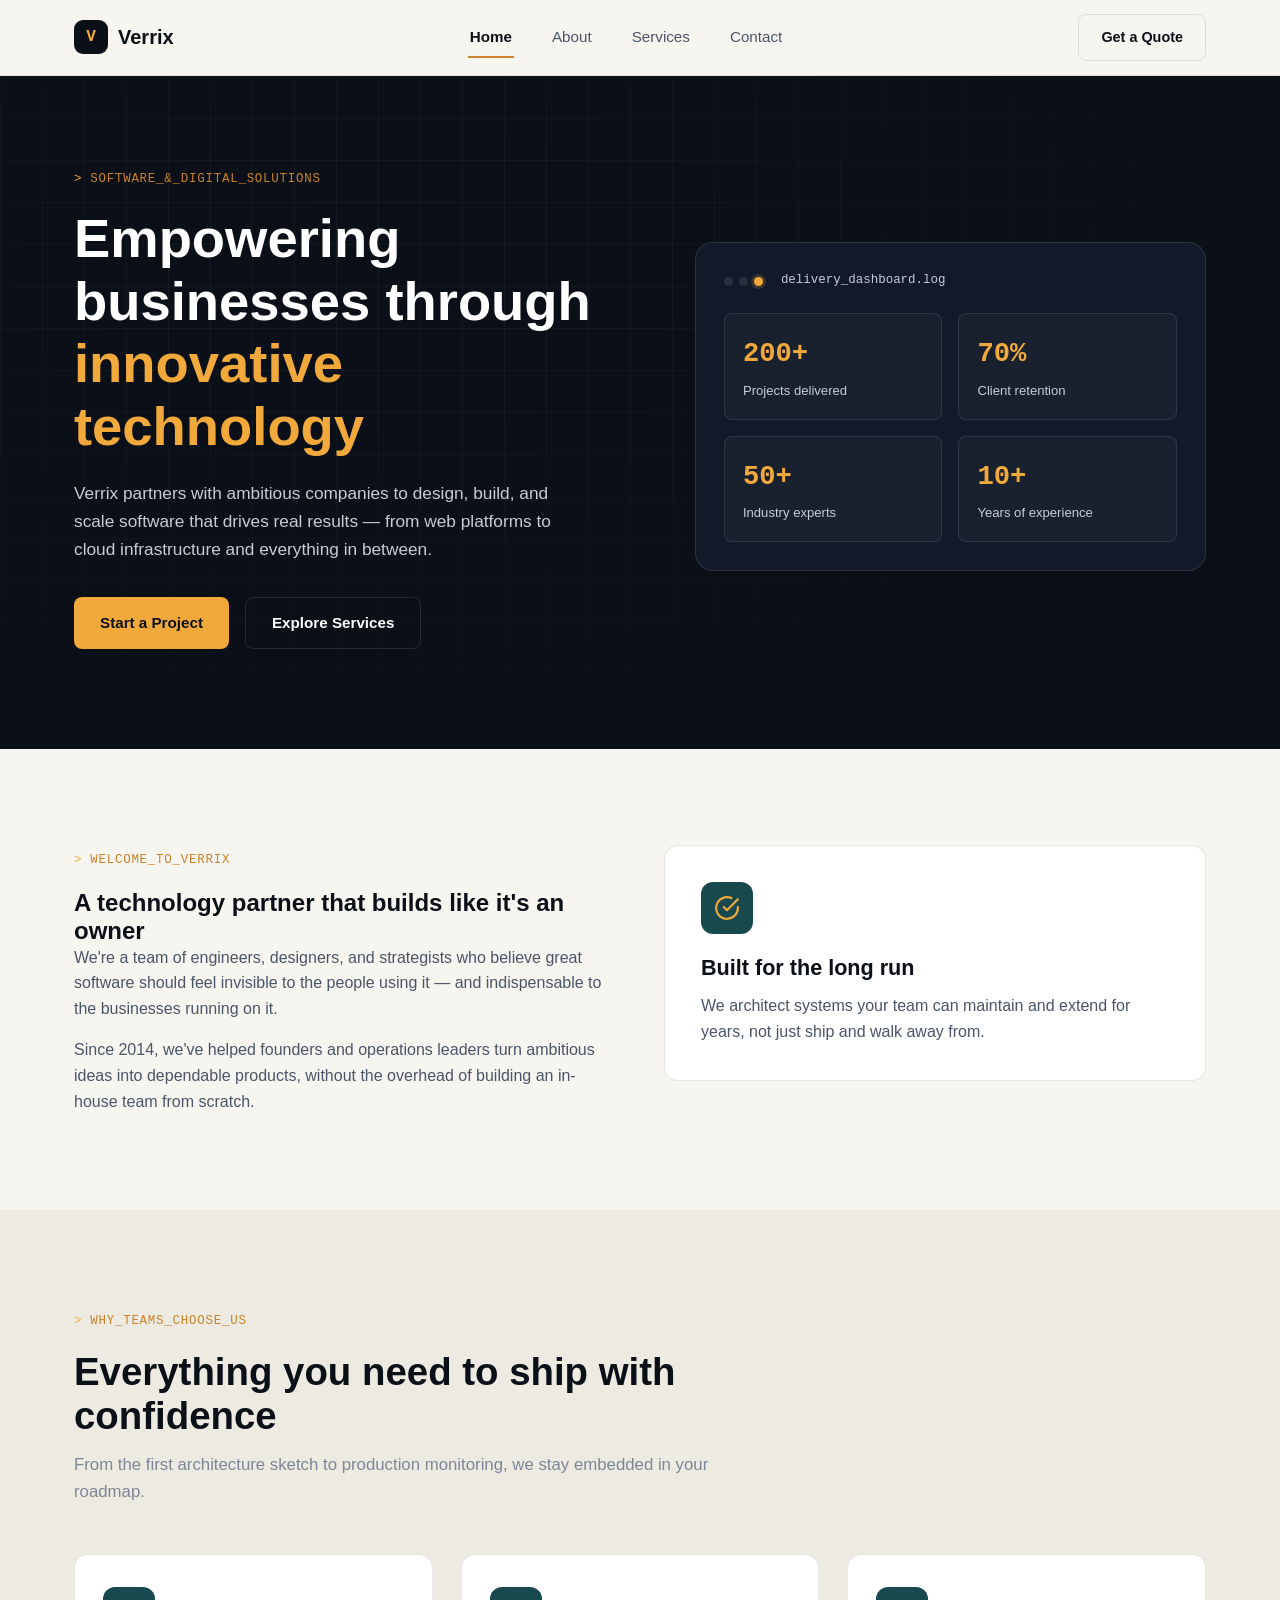
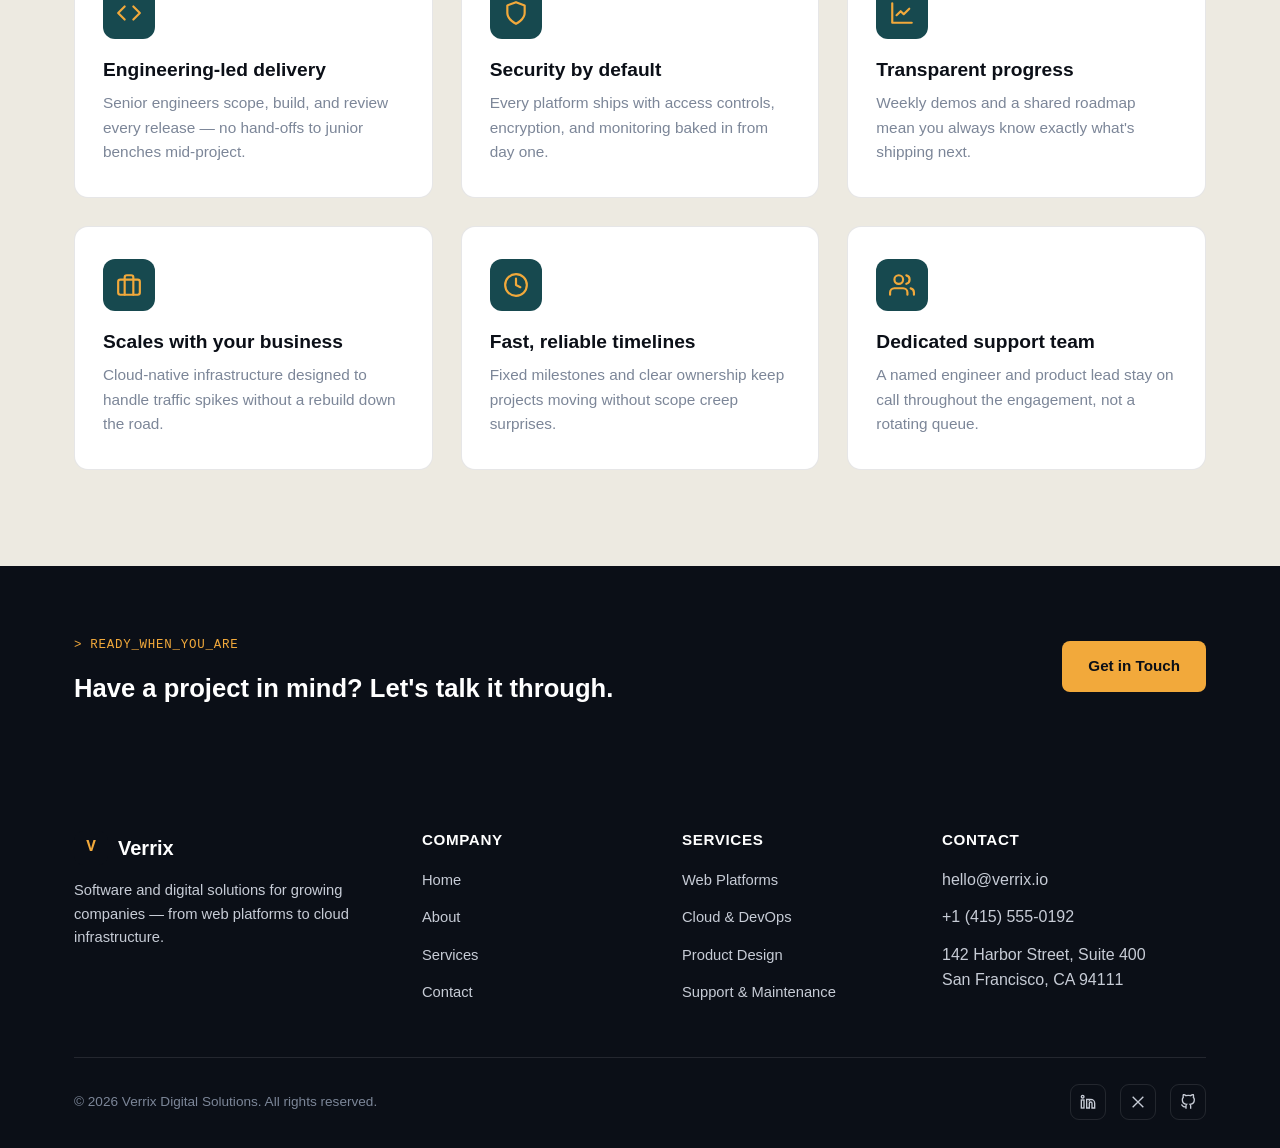
==== commit e33b3b07: "Update script tag source path in index.html" ====
--- a/index.html
+++ b/index.html
@@ -231,6 +231,6 @@
   <svg viewBox="0 0 24 24" fill="none" stroke="currentColor" stroke-width="2" stroke-linecap="round" stroke-linejoin="round"><line x1="12" y1="19" x2="12" y2="5"/><polyline points="5 12 12 5 19 12"/></svg>
 </button>
 
-<script src="js/script.js"></script>
+<script src="script.js"></script>
 </body>
 </html>
